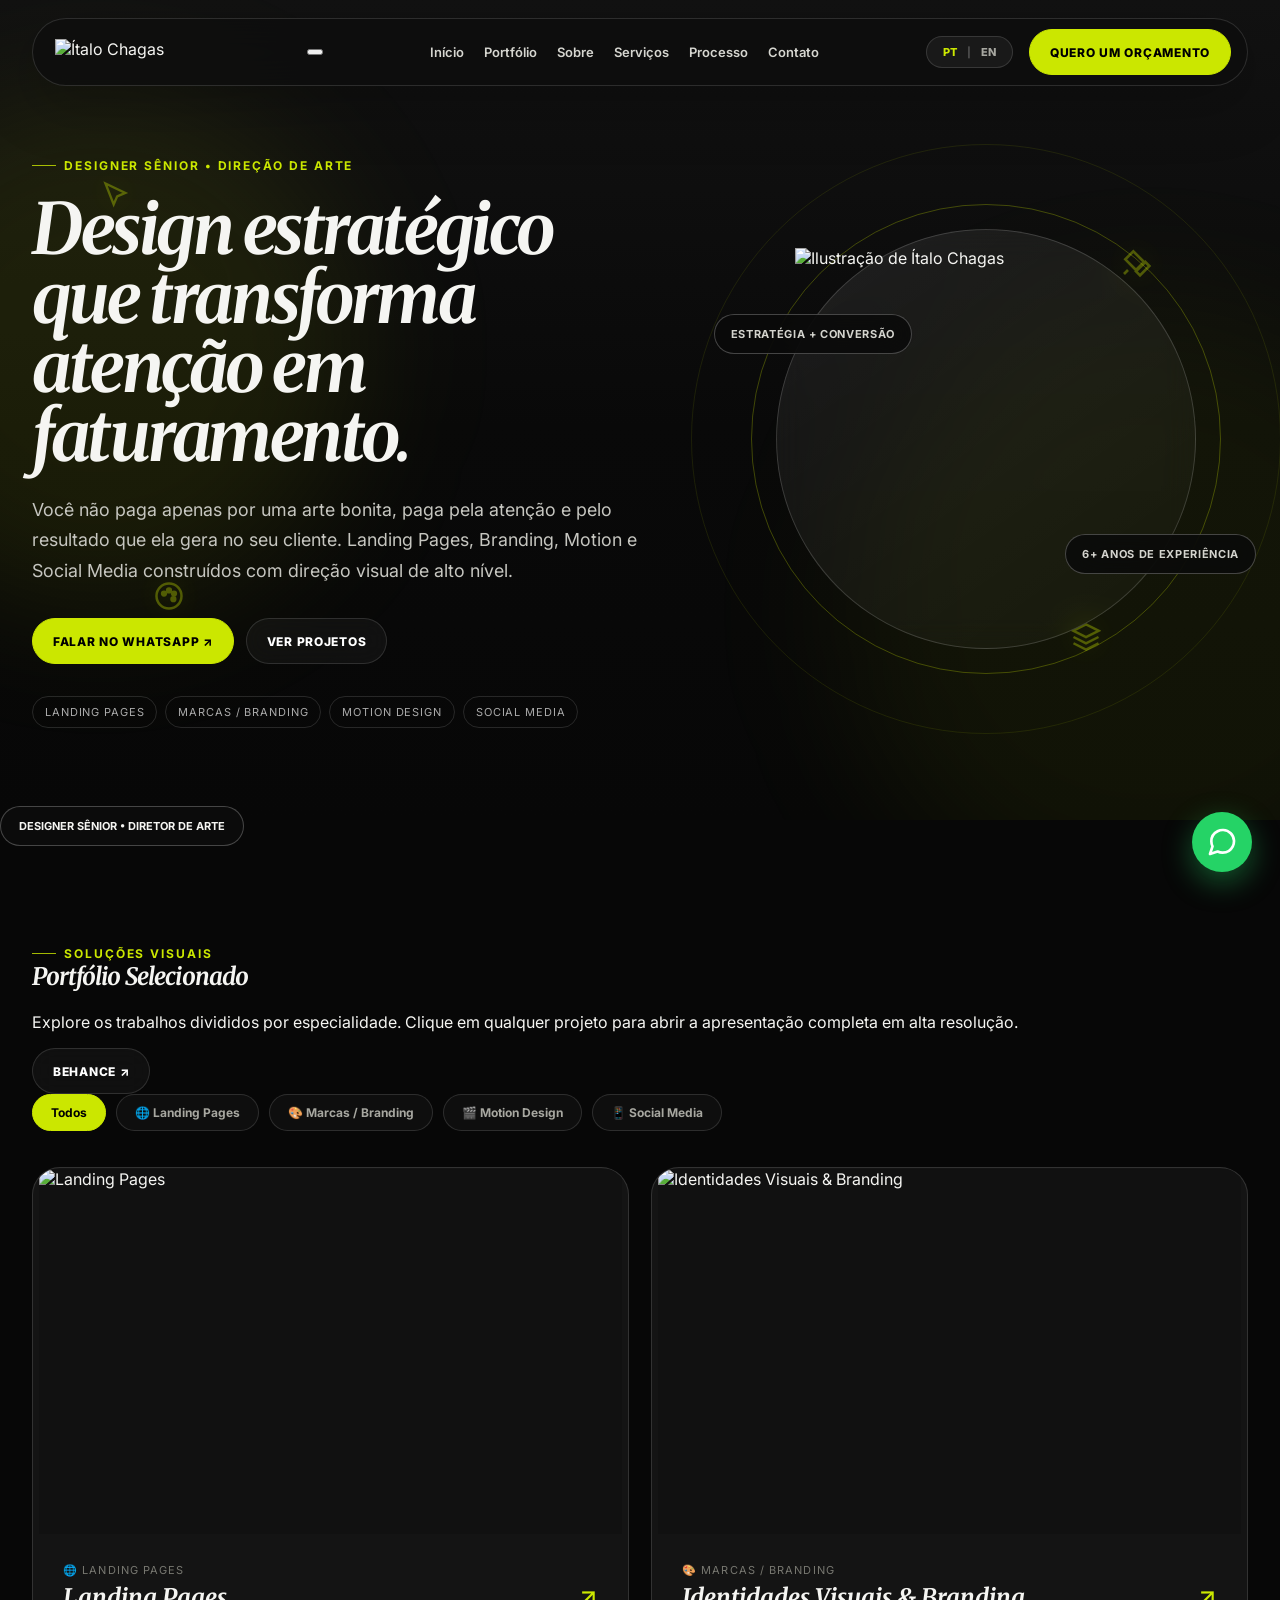
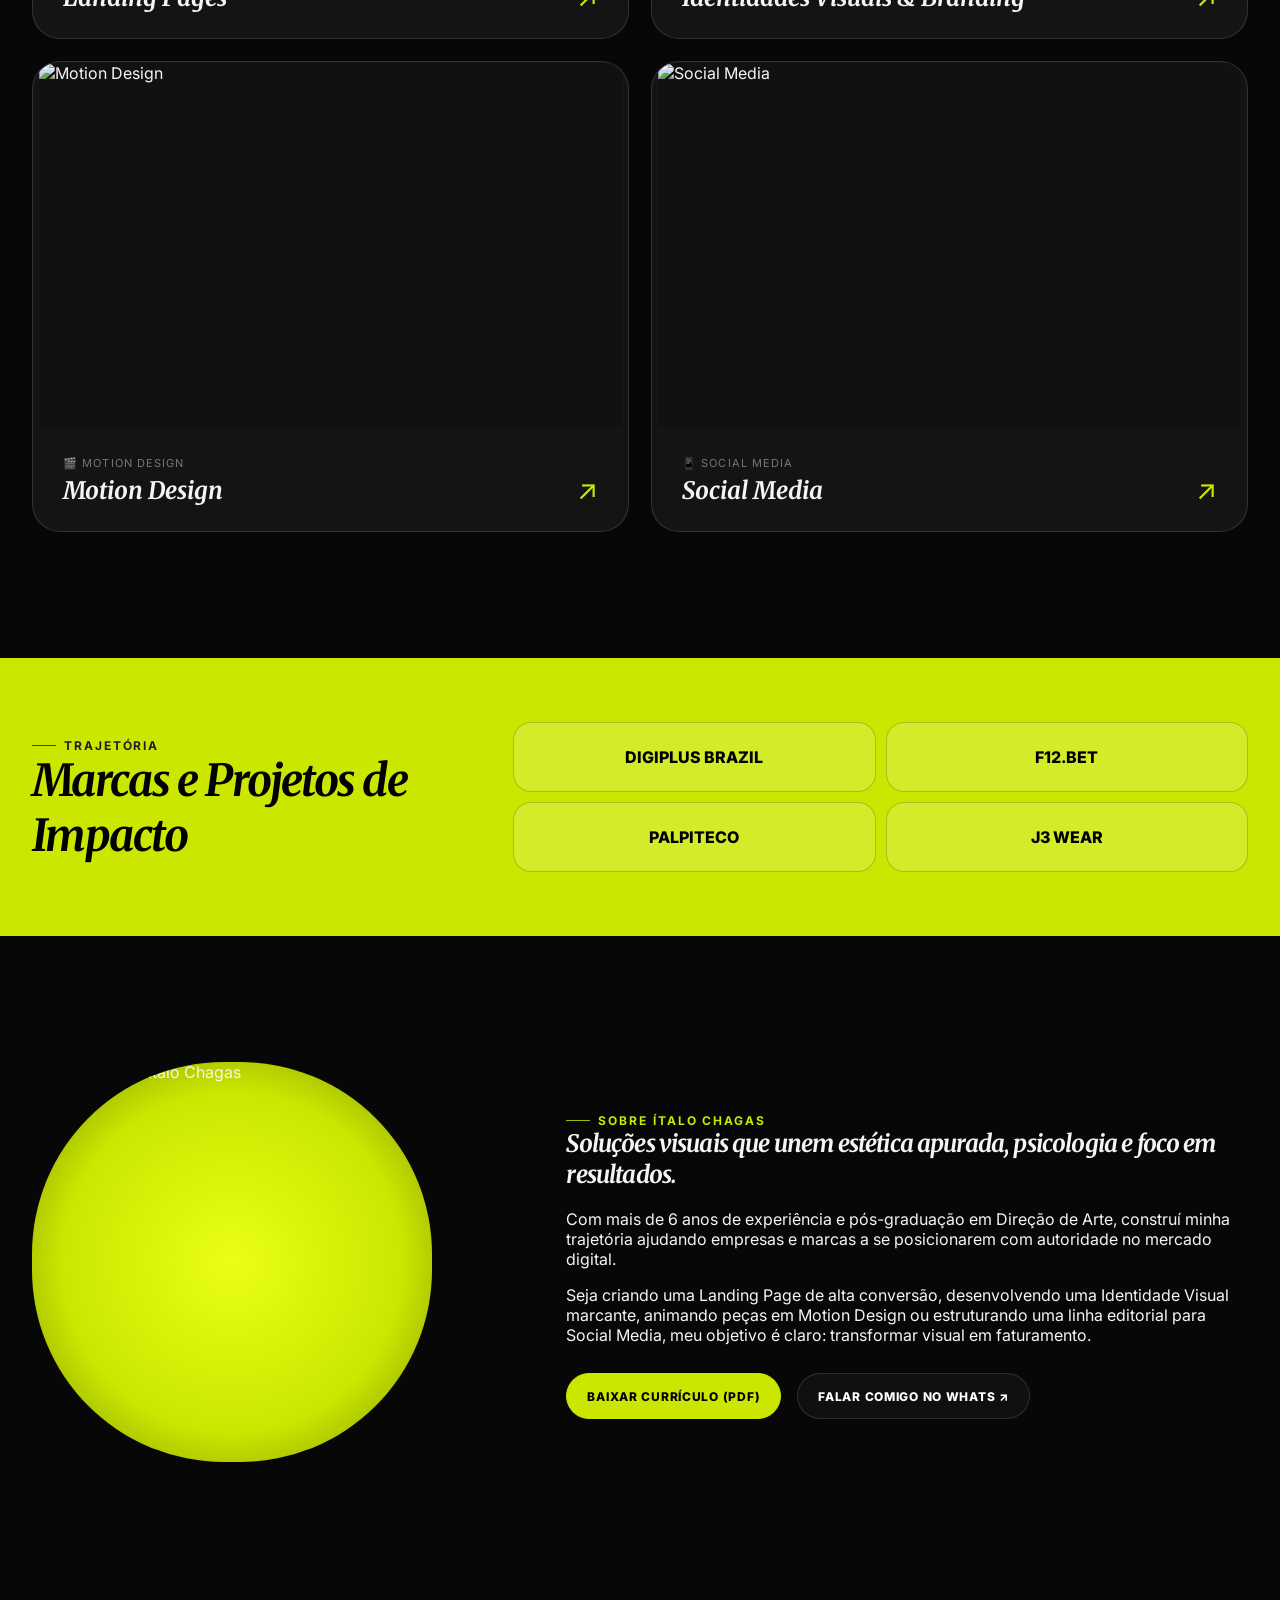
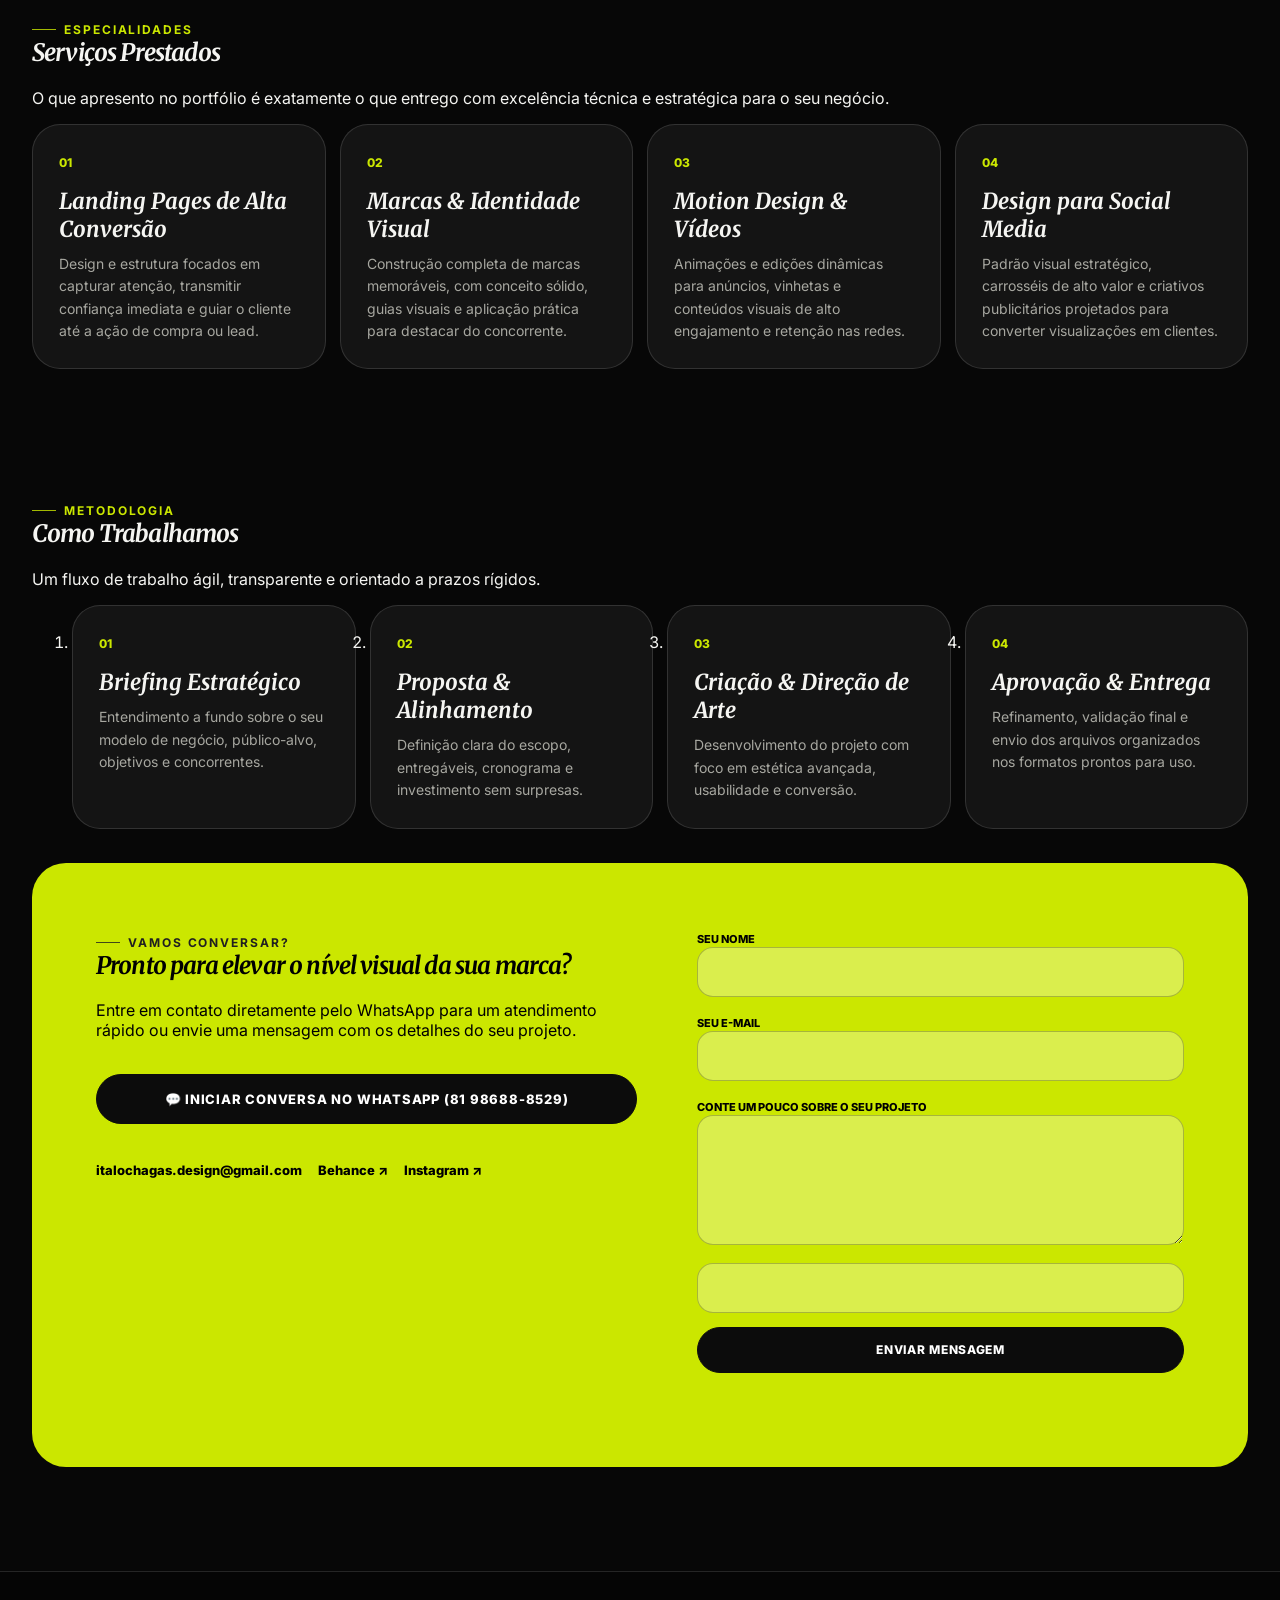
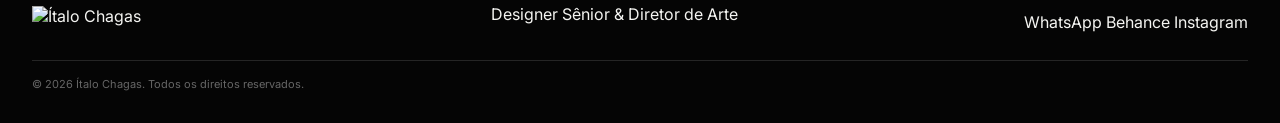
==== index.html @ 5efe22c0 "index.html" ====
<!doctype html>
<html lang="pt-BR">
<head>
  <meta charset="utf-8">
  <meta name="viewport" content="width=device-width, initial-scale=1">
  <meta name="theme-color" content="#090909">
  <meta name="description" content="Portfólio de Ítalo Chagas — Designer Sênior e Diretor de Arte. Landing Pages, Identidade Visual, Motion Design e Social Media estratégico.">
  <meta property="og:title" content="Ítalo Chagas — Designer Sênior & Diretor de Arte">
  <meta property="og:description" content="Design estratégico, Landing Pages de alta conversão, Branding, Motion e Comunicação Visual.">
  <meta property="og:type" content="website">
  <title>Ítalo Chagas — Designer Sênior & Diretor de Arte</title>

  <link rel="icon" href="assets/favicon.svg" type="image/svg+xml">
  <link rel="preconnect" href="https://fonts.googleapis.com">
  <link rel="preconnect" href="https://fonts.gstatic.com" crossorigin>
  <link href="https://fonts.googleapis.com/css2?family=Inter:wght@400;500;600;700;800&family=Merriweather:ital,wght@0,300;0,700;1,300;1,700;1,900&display=swap" rel="stylesheet">
  <link rel="stylesheet" href="styles.css">

  <script type="application/ld+json">
  {
    "@context": "https://schema.org",
    "@type": "Person",
    "name": "Ítalo Chagas",
    "jobTitle": "Designer Sênior e Diretor de Arte",
    "url": "https://www.behance.net/claudiooitalo",
    "sameAs": [
      "https://www.behance.net/claudiooitalo",
      "https://www.instagram.com/italoochagas/"
    ]
  }
  </script>
</head>
<body>
  <a class="skip-link" href="#conteudo" data-i18n="skipLink">Pular para o conteúdo</a>

  <header class="site-header" id="topo">
    <div class="header-inner container">
      <a class="brand" href="#inicio" aria-label="Ítalo Chagas — início">
        <img src="https://lh3.googleusercontent.com/d/17FnsMfrkH-tdT-tPH2L54jXvpjOmpzj3" width="173" height="31" alt="Ítalo Chagas">
      </a>

      <button class="menu-toggle" type="button" aria-label="Abrir menu" aria-expanded="false" aria-controls="main-nav">
        <span></span><span></span>
      </button>

      <nav class="main-nav" id="main-nav" aria-label="Navegação principal">
        <a href="#inicio" data-i18n="navHome">Início</a>
        <a href="#trabalhos" data-i18n="navPortfolio">Portfólio</a>
        <a href="#sobre" data-i18n="navAbout">Sobre</a>
        <a href="#servicos" data-i18n="navServices">Serviços</a>
        <a href="#processo" data-i18n="navProcess">Processo</a>
        <a href="#contato" data-i18n="navContact">Contato</a>
      </nav>

      <div class="header-right-actions">
        <div class="lang-switch" aria-label="Seleção de idioma">
          <button type="button" id="langPT" class="lang-btn active" data-lang="pt">PT</button>
          <span class="lang-divider">|</span>
          <button type="button" id="langEN" class="lang-btn" data-lang="en">EN</button>
        </div>

        <a class="btn btn-primary header-cta" href="https://wa.me/5581986888529?text=Ol%C3%A1%20%C3%8Dtalo%2C%20vim%20pelo%20seu%20site%20e%20gostaria%20de%20solicitar%20um%20or%C3%A7amento!" target="_blank" rel="noopener noreferrer" data-i18n="headerCta">
          Quero um orçamento
        </a>
      </div>
    </div>
  </header>

  <main id="conteudo">
    <!-- HERO SECTION -->
    <section class="hero section-dark" id="inicio" aria-labelledby="hero-title">
      <div class="hero-orb hero-orb-a" aria-hidden="true"></div>
      <div class="hero-orb hero-orb-b" aria-hidden="true"></div>

      <div class="floating-design-icon icon-cursor" aria-hidden="true">
        <svg width="28" height="28" viewBox="0 0 24 24" fill="none" stroke="currentColor" stroke-width="2"><path d="M3 3l7 18 3-7 7-3L3 3z"/></svg>
      </div>
      <div class="floating-design-icon icon-pen" aria-hidden="true">
        <svg width="32" height="32" viewBox="0 0 24 24" fill="none" stroke="currentColor" stroke-width="2"><path d="M12 19l7-7 3 3-7 7-3-3z"/><path d="M18 12l-8-8-6 6 8 8 6-6z"/><path d="M3 21l3-3"/></svg>
      </div>
      <div class="floating-design-icon icon-palette" aria-hidden="true">
        <svg width="30" height="30" viewBox="0 0 24 24" fill="none" stroke="currentColor" stroke-width="2"><circle cx="12" cy="12" r="10"/><circle cx="8" cy="10" r="1.5" fill="currentColor"/><circle cx="12" cy="7.5" r="1.5" fill="currentColor"/><circle cx="16" cy="10" r="1.5" fill="currentColor"/><circle cx="15.5" cy="14.5" r="1.5" fill="currentColor"/></svg>
      </div>
      <div class="floating-design-icon icon-layers" aria-hidden="true">
        <svg width="30" height="30" viewBox="0 0 24 24" fill="none" stroke="currentColor" stroke-width="2"><polygon points="12 2 2 7 12 12 22 7 12 2"/><polyline points="2 17 12 22 22 17"/><polyline points="2 12 12 17 22 12"/></svg>
      </div>

      <div class="container hero-grid">
        <div class="hero-copy reveal">
          <span class="eyebrow" data-i18n="heroEyebrow">Designer Sênior • Direção de Arte</span>
          <h1 id="hero-title" data-i18n="heroTitle">Design estratégico que transforma atenção em faturamento.</h1>
          <p class="hero-lead" data-i18n="heroLead">Você não paga apenas por uma arte bonita, paga pela atenção e pelo resultado que ela gera no seu cliente. Landing Pages, Branding, Motion e Social Media construídos com direção visual de alto nível.</p>
          <div class="hero-actions">
            <a class="btn btn-primary" href="https://wa.me/5581986888529?text=Ol%C3%A1%20%C3%8Dtalo%2C%20gostaria%20de%20conversar%20sobre%20um%20projeto!" target="_blank" rel="noopener noreferrer" data-i18n="heroCtaWhatsapp">Falar no WhatsApp ↗</a>
            <a class="btn btn-ghost" href="#trabalhos" data-i18n="heroCtaPortfolio">Ver projetos</a>
          </div>
          <div class="hero-meta" aria-label="Especialidades">
            <span data-i18n="metaLanding">Landing Pages</span>
            <span data-i18n="metaBranding">Marcas / Branding</span>
            <span data-i18n="metaMotion">Motion Design</span>
            <span data-i18n="metaSocial">Social Media</span>
          </div>
        </div>

        <div class="hero-visual reveal" aria-label="Apresentação visual de Ítalo Chagas">
          <div class="hero-ring hero-ring-one" aria-hidden="true"></div>
          <div class="hero-ring hero-ring-two" aria-hidden="true"></div>
          <div class="hero-avatar-shell">
            <img src="https://lh3.googleusercontent.com/d/1a5SfO9DYX7uEbsTEUKiFkdKjIOPr-r13" width="372" height="372" alt="Ilustração de Ítalo Chagas" fetchpriority="high">
          </div>
          <div class="floating-tag tag-one" data-i18n="tagEstrategia">Estratégia + Conversão</div>
          <div class="floating-tag tag-two" data-i18n="tagExperiencia">6+ anos de experiência</div>
        </div>
      </div>
    </section>

    <!-- PORTFOLIO SECTION -->
    <section class="portfolio section-dark" id="trabalhos" aria-labelledby="portfolio-title">
      <div class="container">
        <div class="section-heading reveal">
          <div>
            <span class="eyebrow" data-i18n="portfolioEyebrow">Soluções Visuais</span>
            <h2 id="portfolio-title" data-i18n="portfolioTitle">Portfólio Selecionado</h2>
            <p data-i18n="portfolioDesc">Explore os trabalhos divididos por especialidade. Clique em qualquer projeto para abrir a apresentação completa em alta resolução.</p>
          </div>
          <a class="btn btn-ghost" href="https://www.behance.net/claudiooitalo" target="_blank" rel="noopener noreferrer">Behance ↗</a>
        </div>

        <div class="portfolio-tabs reveal" role="tablist" aria-label="Categorias do Portfólio">
          <button class="tab-btn active" type="button" data-category="all" data-i18n="catAll">Todos</button>
          <button class="tab-btn" type="button" data-category="landing-pages" data-i18n="catLanding">🌐 Landing Pages</button>
          <button class="tab-btn" type="button" data-category="branding" data-i18n="catBranding">🎨 Marcas / Branding</button>
          <button class="tab-btn" type="button" data-category="motion" data-i18n="catMotion">🎬 Motion Design</button>
          <button class="tab-btn" type="button" data-category="social-media" data-i18n="catSocial">📱 Social Media</button>
        </div>

        <div class="projects-grid" id="projectsGrid" aria-live="polite"></div>

        <noscript>
          <p class="noscript-note">Ative o JavaScript para visualizar a galeria interativa de projetos.</p>
        </noscript>
      </div>
    </section>

    <!-- BRANDS / CLIENTES -->
    <section class="brands" aria-labelledby="brands-title">
      <div class="container brands-inner reveal">
        <div>
          <span class="eyebrow eyebrow-dark" data-i18n="brandsEyebrow">Trajetória</span>
          <h2 id="brands-title" data-i18n="brandsTitle">Marcas e Projetos de Impacto</h2>
        </div>
        <div class="brands-list" aria-label="Clientes e marcas">
          <span>Digiplus Brazil</span>
          <span>F12.Bet</span>
          <span>Palpiteco</span>
          <span>J3 Wear</span>
        </div>
      </div>
    </section>

    <!-- ABOUT SECTION -->
    <section class="about section-dark" id="sobre" aria-labelledby="about-title">
      <div class="container about-grid">
        <div class="about-visual reveal">
          <div class="portrait-card">
            <img src="https://lh3.googleusercontent.com/d/1a5SfO9DYX7uEbsTEUKiFkdKjIOPr-r13" width="372" height="372" alt="Ilustração de Ítalo Chagas" loading="lazy">
          </div>
          <span class="about-stamp" data-i18n="aboutStamp">Designer Sênior • Diretor de Arte</span>
        </div>

        <div class="about-copy reveal">
          <span class="eyebrow" data-i18n="aboutEyebrow">Sobre Ítalo Chagas</span>
          <h2 id="about-title" data-i18n="aboutTitle">Soluções visuais que unem estética apurada, psicologia e foco em resultados.</h2>
          <p data-i18n="aboutP1">Com mais de 6 anos de experiência e pós-graduação em Direção de Arte, construí minha trajetória ajudando empresas e marcas a se posicionarem com autoridade no mercado digital.</p>
          <p data-i18n="aboutP2">Seja criando uma Landing Page de alta conversão, desenvolvendo uma Identidade Visual marcante, animando peças em Motion Design ou estruturando uma linha editorial para Social Media, meu objetivo é claro: transformar visual em faturamento.</p>
          <div class="about-actions">
            <a class="btn btn-primary" href="https://drive.google.com/uc?export=download&id=1iZAbPZGsn7M99U9N9DV6rtvnDMvof7U7" target="_blank" rel="noopener noreferrer" data-i18n="downloadCV">Baixar Currículo (PDF)</a>
            <a class="btn btn-ghost" href="https://wa.me/5581986888529?text=Ol%C3%A1%20%C3%8Dtalo%2C%20vi%20seu%20curr%C3%ADculo%20e%20gostaria%20de%20conversar!" target="_blank" rel="noopener noreferrer" data-i18n="aboutCtaWhatsapp">Falar comigo no Whats ↗</a>
          </div>
        </div>
      </div>
    </section>

    <!-- SERVICES SECTION -->
    <section class="services section-dark" id="servicos" aria-labelledby="services-title">
      <div class="container">
        <div class="section-heading reveal">
          <div>
            <span class="eyebrow" data-i18n="servicesEyebrow">Especialidades</span>
            <h2 id="services-title" data-i18n="servicesTitle">Serviços Prestados</h2>
            <p data-i18n="servicesDesc">O que apresento no portfólio é exatamente o que entrego com excelência técnica e estratégica para o seu negócio.</p>
          </div>
        </div>

        <div class="services-grid">
          <article class="service-card reveal">
            <span>01</span>
            <h3 data-i18n="serv1Title">Landing Pages de Alta Conversão</h3>
            <p data-i18n="serv1Desc">Design e estrutura focados em capturar atenção, transmitir confiança imediata e guiar o cliente até a ação de compra ou lead.</p>
          </article>
          <article class="service-card reveal">
            <span>02</span>
            <h3 data-i18n="serv2Title">Marcas & Identidade Visual</h3>
            <p data-i18n="serv2Desc">Construção completa de marcas memoráveis, com conceito sólido, guias visuais e aplicação prática para destacar do concorrente.</p>
          </article>
          <article class="service-card reveal">
            <span>03</span>
            <h3 data-i18n="serv3Title">Motion Design & Vídeos</h3>
            <p data-i18n="serv3Desc">Animações e edições dinâmicas para anúncios, vinhetas e conteúdos visuais de alto engajamento e retenção nas redes.</p>
          </article>
          <article class="service-card reveal">
            <span>04</span>
            <h3 data-i18n="serv4Title">Design para Social Media</h3>
            <p data-i18n="serv4Desc">Padrão visual estratégico, carrosséis de alto valor e criativos publicitários projetados para converter visualizações em clientes.</p>
          </article>
        </div>
      </div>
    </section>

    <!-- PROCESS SECTION -->
    <section class="process section-dark" id="processo" aria-labelledby="process-title">
      <div class="container">
        <div class="section-heading reveal">
          <div>
            <span class="eyebrow" data-i18n="processEyebrow">Metodologia</span>
            <h2 id="process-title" data-i18n="processTitle">Como Trabalhamos</h2>
            <p data-i18n="processDesc">Um fluxo de trabalho ágil, transparente e orientado a prazos rígidos.</p>
          </div>
        </div>

        <ol class="process-grid">
          <li class="process-card reveal">
            <span>01</span>
            <h3 data-i18n="step1Title">Briefing Estratégico</h3>
            <p data-i18n="step1Desc">Entendimento a fundo sobre o seu modelo de negócio, público-alvo, objetivos e concorrentes.</p>
          </li>
          <li class="process-card reveal">
            <span>02</span>
            <h3 data-i18n="step2Title">Proposta & Alinhamento</h3>
            <p data-i18n="step2Desc">Definição clara do escopo, entregáveis, cronograma e investimento sem surpresas.</p>
          </li>
          <li class="process-card reveal">
            <span>03</span>
            <h3 data-i18n="step3Title">Criação & Direção de Arte</h3>
            <p data-i18n="step3Desc">Desenvolvimento do projeto com foco em estética avançada, usabilidade e conversão.</p>
          </li>
          <li class="process-card reveal">
            <span>04</span>
            <h3 data-i18n="step4Title">Aprovação & Entrega</h3>
            <p data-i18n="step4Desc">Refinamento, validação final e envio dos arquivos organizados nos formatos prontos para uso.</p>
          </li>
        </ol>
      </div>
    </section>

    <!-- CONTACT SECTION -->
    <section class="contact section-dark" id="contato" aria-labelledby="contact-title">
      <div class="container">
        <div class="contact-card reveal">
          <div class="contact-copy">
            <span class="eyebrow eyebrow-dark" data-i18n="contactEyebrow">Vamos Conversar?</span>
            <h2 id="contact-title" data-i18n="contactTitle">Pronto para elevar o nível visual da sua marca?</h2>
            <p data-i18n="contactDesc">Entre em contato diretamente pelo WhatsApp para um atendimento rápido ou envie uma mensagem com os detalhes do seu projeto.</p>
            
            <div class="contact-direct-actions">
              <a class="btn btn-dark btn-wa-large" href="https://wa.me/5581986888529?text=Ol%C3%A1%20%C3%8Dtalo%2C%20gostaria%20de%20solicitar%20um%20or%C3%A7amento%20para%20o%20meu%20projeto!" target="_blank" rel="noopener noreferrer" data-i18n="contactWaBtn">
                💬 Iniciar conversa no WhatsApp (81 98688-8529)
              </a>
            </div>

            <div class="contact-links">
              <a href="mailto:italochagas.design@gmail.com">italochagas.design@gmail.com</a>
              <a href="https://www.behance.net/claudiooitalo" target="_blank" rel="noopener noreferrer">Behance ↗</a>
              <a href="https://www.instagram.com/italoochagas/" target="_blank" rel="noopener noreferrer">Instagram ↗</a>
            </div>
          </div>

          <form class="contact-form" id="contactForm">
            <label>
              <span data-i18n="formName">Seu nome</span>
              <input name="name" type="text" autocomplete="name" required maxlength="120">
            </label>
            <label>
              <span data-i18n="formEmail">Seu e-mail</span>
              <input name="email" type="email" autocomplete="email" required maxlength="180">
            </label>
            <label>
              <span data-i18n="formMessage">Conte um pouco sobre o seu projeto</span>
              <textarea name="message" rows="5" required maxlength="3000"></textarea>
            </label>
            <input type="text" name="company_website" class="honeypot" tabindex="-1" autocomplete="off" aria-hidden="true">
            <button class="btn btn-dark" type="submit" data-i18n="formSubmit">Enviar mensagem</button>
            <p class="form-status" id="formStatus" role="status" aria-live="polite"></p>
          </form>
        </div>
      </div>
    </section>
  </main>

  <footer class="site-footer">
    <div class="container footer-inner">
      <a class="footer-brand" href="#inicio" aria-label="Voltar ao início">
        <img src="https://lh3.googleusercontent.com/d/17FnsMfrkH-tdT-tPH2L54jXvpjOmpzj3" width="173" height="31" alt="Ítalo Chagas" loading="lazy">
      </a>
      <p data-i18n="footerRole">Designer Sênior & Diretor de Arte</p>
      <nav aria-label="Redes sociais">
        <a href="https://wa.me/5581986888529" target="_blank" rel="noopener noreferrer">WhatsApp</a>
        <a href="https://www.behance.net/claudiooitalo" target="_blank" rel="noopener noreferrer">Behance</a>
        <a href="https://www.instagram.com/italoochagas/" target="_blank" rel="noopener noreferrer">Instagram</a>
      </nav>
    </div>
    <div class="container footer-bottom">© <span id="currentYear"></span> Ítalo Chagas. Todos os direitos reservados.</div>
  </footer>

  <!-- BOTÃO FLUTUANTE WHATSAPP -->
  <a href="https://wa.me/5581986888529?text=Ol%C3%A1%20%C3%8Dtalo%2C%20vim%20pelo%20seu%20site!" class="whatsapp-float" target="_blank" rel="noopener noreferrer" aria-label="Falar no WhatsApp">
    <svg width="32" height="32" viewBox="0 0 24 24" fill="none" stroke="currentColor" stroke-width="2" stroke-linecap="round" stroke-linejoin="round">
      <path d="M21 11.5a8.38 8.38 0 0 1-.9 3.8 8.5 8.5 0 0 1-7.6 4.7 8.38 8.38 0 0 1-3.8-.9L3 21l1.9-5.7a8.38 8.38 0 0 1-.9-3.8 8.5 8.5 0 0 1 4.7-7.6 8.38 8.38 0 0 1 3.8-.9h.5a8.48 8.48 0 0 1 8 8v.5z"></path>
    </svg>
    <span class="whatsapp-tooltip" data-i18n="waTooltip">Falar com Ítalo</span>
  </a>

  <!-- DIALOG/MODAL DE PROJETOS -->
  <dialog class="project-dialog" id="projectDialog" aria-labelledby="dialogTitle">
    <div class="dialog-shell">
      <button class="dialog-close" type="button" aria-label="Fechar projeto">×</button>

      <div class="dialog-topbar">
        <span class="dialog-counter" id="dialogCounter"></span>
        <a class="dialog-behance-link" id="dialogBehanceLink" href="#" target="_blank" rel="noopener noreferrer">Ver no Behance ↗</a>
      </div>

      <div class="dialog-hero">
        <span class="eyebrow" id="dialogCategory"></span>
        <h2 id="dialogTitle"></h2>
        <p id="dialogSummary"></p>
        <div class="dialog-tags" id="dialogTags"></div>
      </div>

      <div class="dialog-gallery" id="dialogGallery"></div>

      <div class="dialog-project-nav" aria-label="Navegação entre projetos">
        <button class="project-nav-btn" id="previousProject" type="button" data-i18n="prevProject">← Projeto anterior</button>
        <button class="project-nav-btn" id="nextProject" type="button" data-i18n="nextProject">Próximo projeto →</button>
      </div>

      <div class="dialog-footer">
        <div>
          <span class="eyebrow" data-i18n="dialogFooterTitle">Gostou deste estilo?</span>
          <p data-i18n="dialogFooterDesc">Podemos criar um projeto exclusivo e com este mesmo nível visual para a sua marca.</p>
        </div>
        <a class="btn btn-primary" href="https://wa.me/5581986888529?text=Ol%C3%A1%20%C3%8Dtalo%2C%20gostei%20dos%20seus%20projetos%20e%20quero%20um%20or%C3%A7amento!" target="_blank" rel="noopener noreferrer" data-i18n="dialogFooterBtn">Orçamento no WhatsApp</a>
      </div>
    </div>
  </dialog>

<script src="projects.js?v=2" defer></script>
  <script src="script.js?v=2" defer></script>
</body>
</html>
---- styles.css ----
:root {
  --bg: #070707;
  --bg-soft: #101010;
  --panel: #151515;
  --panel-2: #1b1b1b;
  --white: #ffffff;
  --text: #f5f5f2;
  --muted: #a7a7a0;
  --muted-2: #777770;
  --lime: #cbe700;
  --lime-bright: #e3ff19;
  --lime-soft: #eefc8a;
  --whatsapp: #25d366;
  --black: #000000;
  --line: rgba(255, 255, 255, .13);
  --line-strong: rgba(255, 255, 255, .24);
  --glass: rgba(255, 255, 255, .055);
  --shadow: 0 28px 80px rgba(0, 0, 0, .34);
  --radius-xl: 34px;
  --radius-lg: 28px;
  --radius-md: 20px;
  --container: 1248px;
  --serif: 'Merriweather', Georgia, serif;
  --sans: 'Inter', Arial, sans-serif;
}

* { box-sizing: border-box; }
html { scroll-behavior: smooth; }
body {
  margin: 0;
  font-family: var(--sans);
  background: var(--bg);
  color: var(--text);
  overflow-x: hidden;
  -webkit-font-smoothing: antialiased;
  text-rendering: optimizeLegibility;
}

body.dialog-open { overflow: hidden; }
img { display: block; max-width: 100%; }
a { color: inherit; text-decoration: none; }
button, input, textarea { font: inherit; }
button { color: inherit; }

::selection { background: var(--lime); color: var(--black); }

.skip-link {
  position: fixed;
  z-index: 9999;
  left: 16px;
  top: -80px;
  padding: 10px 16px;
  border-radius: 999px;
  background: var(--lime);
  color: var(--black);
  font-weight: 800;
  transition: top .2s ease;
}
.skip-link:focus { top: 16px; }

.container {
  width: min(var(--container), calc(100% - 64px));
  margin-inline: auto;
}

.section-dark { background: var(--bg); }

.eyebrow {
  display: inline-flex;
  align-items: center;
  gap: 8px;
  color: var(--lime);
  font-size: 12px;
  font-weight: 700;
  letter-spacing: .16em;
  text-transform: uppercase;
}
.eyebrow::before {
  content: '';
  width: 24px;
  height: 1px;
  background: currentColor;
  opacity: .8;
}
.eyebrow-dark { color: #202020; }

h1, h2, h3, p { margin-top: 0; }
h1, h2 {
  font-family: var(--serif);
  font-style: italic;
  letter-spacing: -.035em;
}

.btn {
  display: inline-flex;
  align-items: center;
  justify-content: center;
  min-height: 46px;
  padding: 12px 20px;
  border: 1px solid transparent;
  border-radius: 999px;
  font-size: 12px;
  font-weight: 800;
  letter-spacing: .06em;
  text-transform: uppercase;
  cursor: pointer;
  transition: transform .22s ease, background .22s ease, color .22s ease, border-color .22s ease;
}
.btn:hover { transform: translateY(-2px); }
.btn-primary {
  background: var(--lime);
  color: var(--black);
  border-color: var(--lime);
}
.btn-primary:hover { background: var(--lime-bright); border-color: var(--lime-bright); }
.btn-ghost {
  background: rgba(255, 255, 255, .04);
  border-color: var(--line);
  color: var(--white);
  backdrop-filter: blur(12px);
}
.btn-ghost:hover { border-color: var(--lime); color: var(--lime); }
.btn-dark { background: #0c0c0c; color: var(--white); border-color: #0c0c0c; }
.btn-dark:hover { background: #1a1a1a; }

/* HEADER & IDIOMAS */
.site-header {
  position: fixed;
  z-index: 100;
  inset: 0 0 auto;
  padding-top: 18px;
  pointer-events: none;
  transition: padding .22s ease;
}
.site-header.scrolled { padding-top: 10px; }
.header-inner {
  min-height: 68px;
  display: flex;
  align-items: center;
  justify-content: space-between;
  gap: 20px;
  padding: 10px 16px 10px 22px;
  border: 1px solid var(--line);
  border-radius: 999px;
  background: rgba(13, 13, 13, .78);
  box-shadow: 0 16px 60px rgba(0, 0, 0, .25);
  backdrop-filter: blur(20px);
  pointer-events: auto;
}
.brand img { width: 145px; height: auto; }
.main-nav { display: flex; gap: 20px; }
.main-nav a {
  color: #d6d6d0;
  font-size: 13px;
  font-weight: 600;
  transition: color .2s ease;
}
.main-nav a:hover, .main-nav a.active { color: var(--lime); }

.header-right-actions { display: flex; align-items: center; gap: 16px; }

/* SELETOR DE IDIOMA */
.lang-switch {
  display: inline-flex;
  align-items: center;
  gap: 6px;
  padding: 6px 12px;
  border: 1px solid var(--line);
  border-radius: 999px;
  background: rgba(255, 255, 255, .05);
  font-size: 11px;
  font-weight: 800;
}
.lang-btn {
  background: transparent;
  border: none;
  color: var(--muted);
  cursor: pointer;
  padding: 2px 4px;
  transition: color .2s ease;
}
.lang-btn.active { color: var(--lime); }
.lang-divider { color: var(--line-strong); font-size: 10px; }

/* HERO E ÍCONES FLUTUANTES DE DESIGN */
.hero {
  position: relative;
  min-height: 820px;
  display: grid;
  align-items: center;
  overflow: hidden;
  padding: 150px 0 92px;
  background: linear-gradient(180deg, #121212 0%, #090909 52%, #070707 100%);
}
.hero-orb { position: absolute; border-radius: 50%; filter: blur(70px); pointer-events: none; }
.hero-orb-a { width: 520px; height: 520px; background: rgba(203, 231, 0, .09); left: -160px; top: 90px; }
.hero-orb-b { width: 620px; height: 620px; background: rgba(203, 231, 0, .055); right: -180px; bottom: -100px; }

/* ÍCONES FLUTUANTES ANIMADOS */
.floating-design-icon {
  position: absolute;
  z-index: 2;
  color: var(--lime);
  opacity: .35;
  filter: drop-shadow(0 0 12px rgba(203,231,0,.3));
  pointer-events: none;
  animation: floatSmooth 6s ease-in-out infinite alternate;
}
.icon-cursor { top: 22%; left: 8%; animation-delay: 0s; }
.icon-pen { top: 30%; right: 10%; animation-delay: 1.5s; }
.icon-palette { bottom: 25%; left: 12%; animation-delay: 3s; }
.icon-layers { bottom: 20%; right: 14%; animation-delay: 4.5s; }

@keyframes floatSmooth {
  0% { transform: translateY(0px) rotate(0deg); }
  50% { transform: translateY(-18px) rotate(6deg); }
  100% { transform: translateY(8px) rotate(-4deg); }
}

.hero-grid {
  position: relative;
  z-index: 3;
  display: grid;
  grid-template-columns: 1.08fr .92fr;
  align-items: center;
  gap: 76px;
}
.hero-copy { max-width: 730px; }
.hero h1 {
  max-width: 760px;
  margin: 22px 0 24px;
  font-size: clamp(48px, 5.5vw, 80px);
  line-height: .98;
  font-weight: 700;
}
.hero-lead {
  max-width: 650px;
  margin-bottom: 32px;
  color: #c6c6c0;
  font-size: clamp(16px, 1.4vw, 19px);
  line-height: 1.7;
}
.hero-actions { display: flex; flex-wrap: wrap; gap: 12px; }
.hero-meta { display: flex; flex-wrap: wrap; gap: 8px; margin-top: 32px; }
.hero-meta span {
  padding: 8px 12px;
  border: 1px solid var(--line);
  border-radius: 999px;
  color: #aaa;
  font-size: 11px;
  text-transform: uppercase;
  letter-spacing: .08em;
}

.hero-visual { position: relative; min-height: 520px; display: grid; place-items: center; }
.hero-avatar-shell {
  position: relative;
  z-index: 3;
  width: min(420px, 82%);
  aspect-ratio: 1;
  border-radius: 50%;
  padding: 18px;
  border: 1px solid rgba(255,255,255,.16);
  background: linear-gradient(145deg, rgba(255,255,255,.08), rgba(255,255,255,.02));
  backdrop-filter: blur(16px);
}
.hero-avatar-shell img { width: 100%; height: 100%; object-fit: contain; }
.hero-ring { position: absolute; z-index: 1; border: 1px solid rgba(203,231,0,.28); border-radius: 50%; }
.hero-ring-one { width: 470px; height: 470px; }
.hero-ring-two { width: 590px; height: 590px; opacity: .35; }
.floating-tag {
  position: absolute;
  z-index: 5;
  padding: 12px 16px;
  border: 1px solid var(--line-strong);
  border-radius: 999px;
  background: rgba(10,10,10,.85);
  color: #d4d4ce;
  font-size: 11px;
  font-weight: 700;
  letter-spacing: .06em;
  text-transform: uppercase;
  backdrop-filter: blur(18px);
}
.tag-one { left: -10px; top: 26%; }
.tag-two { right: -8px; bottom: 24%; }

/* ABAS DO PORTFÓLIO */
.portfolio { padding: 118px 0 126px; }
.portfolio-tabs {
  display: flex;
  flex-wrap: wrap;
  gap: 10px;
  margin-bottom: 36px;
}
.tab-btn {
  padding: 10px 18px;
  border: 1px solid var(--line);
  border-radius: 999px;
  background: rgba(255,255,255,.03);
  color: var(--muted);
  font-size: 12px;
  font-weight: 700;
  cursor: pointer;
  transition: all .22s ease;
}
.tab-btn:hover, .tab-btn.active {
  background: var(--lime);
  color: var(--black);
  border-color: var(--lime);
}

.projects-grid {
  display: grid;
  grid-template-columns: repeat(2, minmax(0, 1fr));
  gap: 22px;
}
.project-card {
  display: grid;
  grid-template-rows: auto auto;
  border: 1px solid var(--line);
  border-radius: var(--radius-lg);
  background: var(--glass);
  overflow: hidden;
  cursor: pointer;
  text-align: left;
  transition: transform .28s ease, border-color .28s ease;
}
.project-card:hover { transform: translateY(-5px); border-color: rgba(203,231,0,.55); }
.project-media { position: relative; aspect-ratio: 16 / 10; overflow: hidden; background: #111; }
.project-media img { width: 100%; height: 100%; object-fit: cover; transition: transform .5s ease; }
.project-card:hover .project-media img { transform: scale(1.02); }
.project-footer { display: flex; align-items: flex-end; justify-content: space-between; padding: 24px; }
.project-copy small { color: var(--muted-2); font-size: 11px; text-transform: uppercase; letter-spacing: .1em; }
.project-copy strong { display: block; font-family: var(--serif); font-style: italic; font-size: 24px; margin-top: 4px; }
.project-arrow { color: var(--lime); font-size: 28px; }

/* BRANDS */
.brands { padding: 64px 0; background: var(--lime); color: var(--black); }
.brands-inner { display: grid; grid-template-columns: .75fr 1.25fr; align-items: center; gap: 40px; }
.brands h2 { font-size: clamp(30px, 4vw, 44px); margin: 0; }
.brands-list { display: grid; grid-template-columns: repeat(2, 1fr); gap: 10px; }
.brands-list span {
  min-height: 70px;
  display: grid;
  place-items: center;
  border: 1px solid rgba(0,0,0,.2);
  border-radius: 18px;
  background: rgba(255,255,255,.16);
  font-weight: 800;
  text-transform: uppercase;
}

/* ABOUT & SERVICES */
.about { padding: 126px 0; }
.about-grid { display: grid; grid-template-columns: .8fr 1.2fr; gap: 80px; align-items: center; }
.portrait-card {
  width: min(400px, 90%);
  aspect-ratio: 1;
  border-radius: 48%;
  overflow: hidden;
  background: radial-gradient(circle, #eaff16 0%, #cbe700 60%, #758900 100%);
}
.portrait-card img { width: 100%; height: 100%; object-fit: cover; }
.about-stamp {
  position: absolute;
  left: 0;
  bottom: 6%;
  padding: 12px 18px;
  border: 1px solid var(--line-strong);
  border-radius: 999px;
  background: rgba(12,12,12,.85);
  font-size: 11px;
  font-weight: 700;
  text-transform: uppercase;
}
.about-actions { display: flex; align-items: center; gap: 16px; margin-top: 28px; }

.services { padding: 26px 0 126px; }
.services-grid, .process-grid { display: grid; grid-template-columns: repeat(4, 1fr); gap: 14px; }
.service-card, .process-card {
  padding: 26px;
  border: 1px solid var(--line);
  border-radius: var(--radius-lg);
  background: var(--glass);
}
.service-card span, .process-card span { color: var(--lime); font-weight: 800; font-size: 12px; }
.service-card h3, .process-card h3 { font-family: var(--serif); font-style: italic; font-size: 22px; margin: 16px 0 10px; }
.service-card p, .process-card p { color: var(--muted); font-size: 14px; line-height: 1.6; margin: 0; }

/* CONTATO */
.contact { padding: 18px 0 104px; }
.contact-card {
  display: grid;
  grid-template-columns: 1fr .9fr;
  gap: 60px;
  padding: clamp(32px, 5vw, 64px);
  border-radius: var(--radius-xl);
  background: var(--lime);
  color: var(--black);
}
.btn-wa-large {
  display: inline-flex;
  margin: 18px 0;
  padding: 16px 24px;
  font-size: 13px;
  width: 100%;
}
.contact-links { display: flex; flex-wrap: wrap; gap: 16px; margin-top: 20px; font-weight: 800; font-size: 13px; }

.contact-form { display: grid; gap: 14px; }
.contact-form label span { font-size: 11px; font-weight: 800; text-transform: uppercase; }
.contact-form input, .contact-form textarea {
  width: 100%;
  border: 1px solid rgba(0,0,0,.24);
  border-radius: 16px;
  background: rgba(255,255,255,.3);
  padding: 14px;
  color: #000;
}

/* BOTÃO FLUTUANTE DO WHATSAPP */
.whatsapp-float {
  position: fixed;
  bottom: 28px;
  right: 28px;
  z-index: 99;
  display: flex;
  align-items: center;
  justify-content: center;
  width: 60px;
  height: 60px;
  background: var(--whatsapp);
  color: #fff;
  border-radius: 50%;
  box-shadow: 0 10px 30px rgba(37, 211, 102, .4);
  transition: transform .25s ease, box-shadow .25s ease;
}
.whatsapp-float:hover {
  transform: scale(1.1);
  box-shadow: 0 14px 40px rgba(37, 211, 102, .6);
}
.whatsapp-tooltip {
  position: absolute;
  right: 72px;
  white-space: nowrap;
  background: rgba(10,10,10,.9);
  color: #fff;
  padding: 6px 12px;
  border-radius: 8px;
  font-size: 11px;
  font-weight: 700;
  opacity: 0;
  pointer-events: none;
  transition: opacity .2s ease;
}
.whatsapp-float:hover .whatsapp-tooltip { opacity: 1; }

/* FOOTER */
.site-footer { padding: 32px 0; border-top: 1px solid var(--line); background: #050505; }
.footer-inner { display: flex; justify-content: space-between; align-items: center; padding-bottom: 20px; }
.footer-bottom { border-top: 1px solid var(--line); padding-top: 16px; color: #666; font-size: 11px; }

/* DIALOG MODAL */
.project-dialog {
  width: min(1100px, calc(100% - 32px));
  height: min(90dvh, 900px);
  padding: 0;
  border: 1px solid var(--line-strong);
  border-radius: 28px;
  background: #0d0d0d;
  color: #fff;
}
.project-dialog::backdrop { background: rgba(0,0,0,.8); backdrop-filter: blur(12px); }
.dialog-shell { height: 100%; overflow-y: auto; padding: 24px; }
.dialog-close { float: right; width: 40px; height: 40px; border-radius: 50%; border: 1px solid var(--line); background: #111; color: #fff; font-size: 24px; cursor: pointer; }

/* RESPONSIVIDADE */
@media (max-width: 900px) {
  .hero-grid, .about-grid, .contact-card { grid-template-columns: 1fr; gap: 40px; }
  .services-grid, .process-grid { grid-template-columns: repeat(2, 1fr); }
  .projects-grid { grid-template-columns: 1fr; }
  .main-nav { display: none; }
  .main-nav.open { display: flex; flex-direction: column; position: absolute; top: 100%; left: 0; right: 0; background: #0a0a0a; padding: 20px; border-radius: 20px; border: 1px solid var(--line); }
}
@media (max-width: 600px) {
  .services-grid, .process-grid { grid-template-columns: 1fr; }
  .whatsapp-float { bottom: 18px; right: 18px; width: 52px; height: 52px; }
}
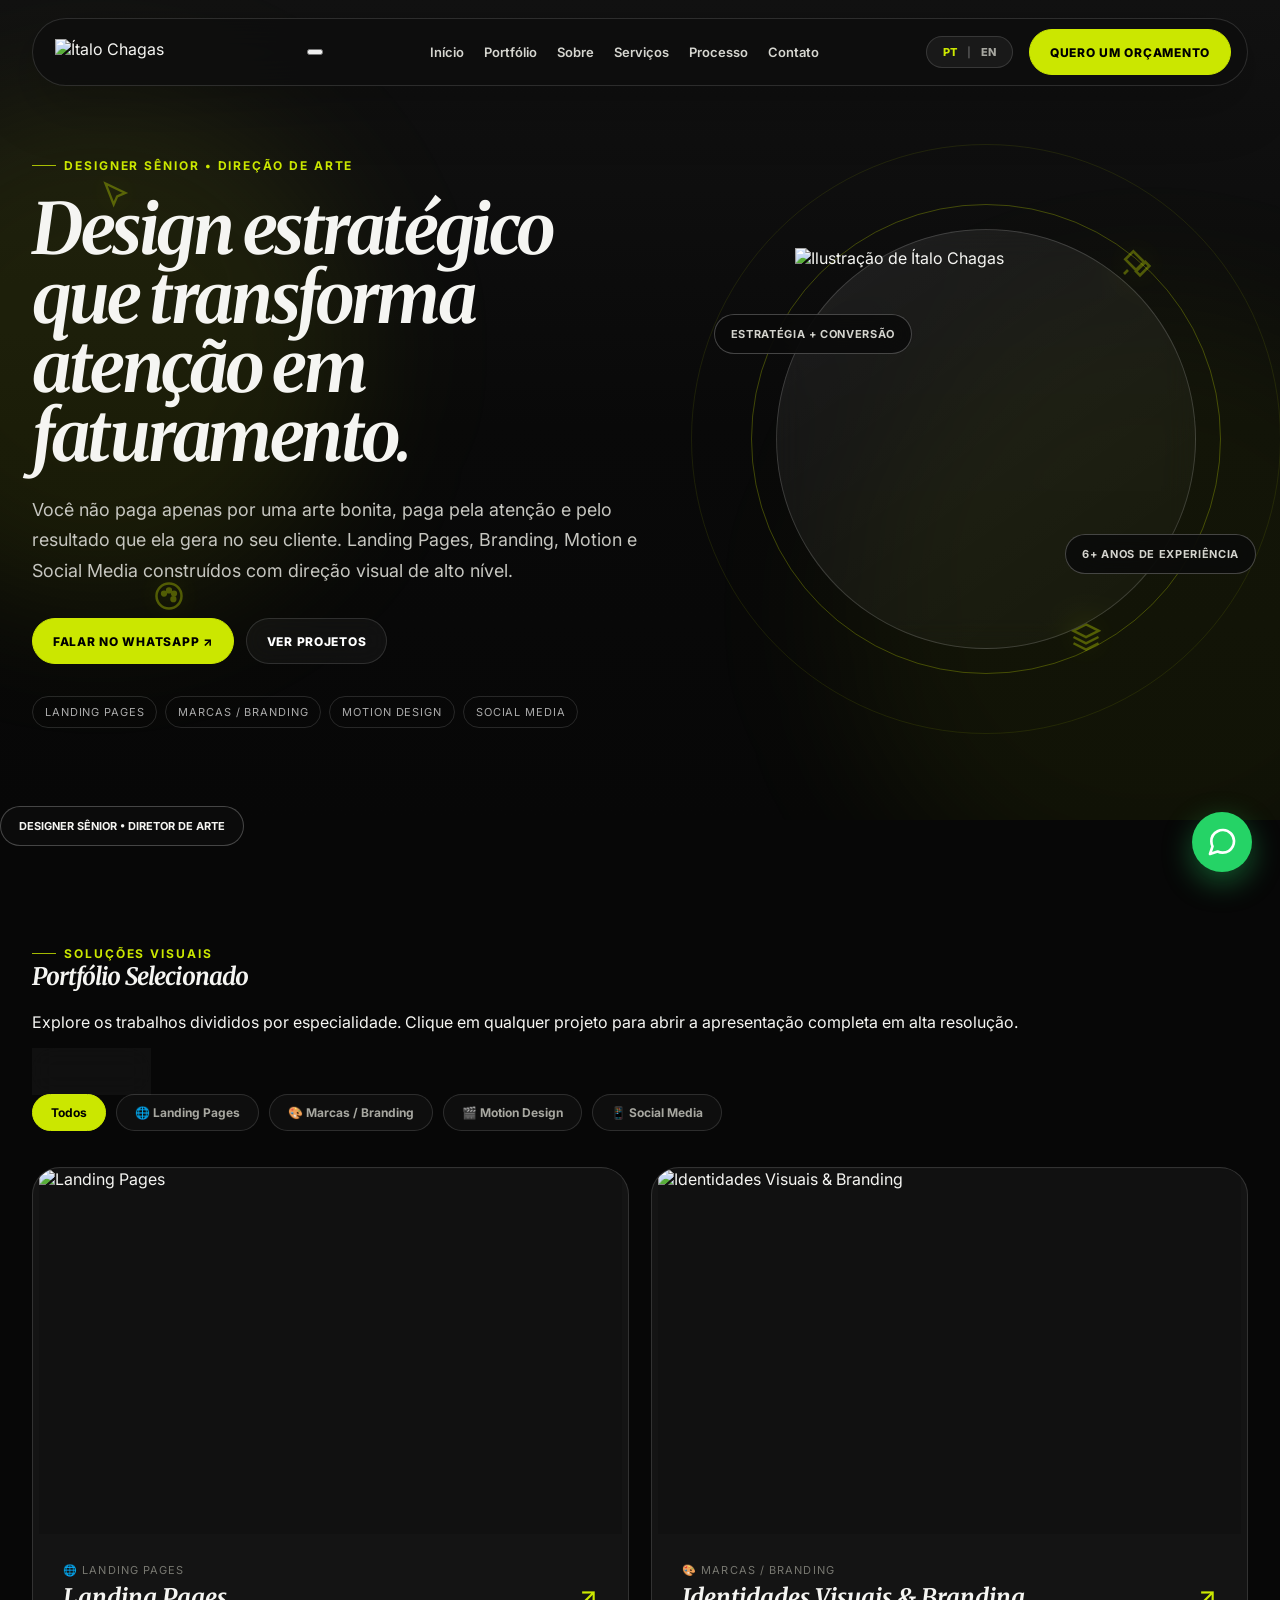
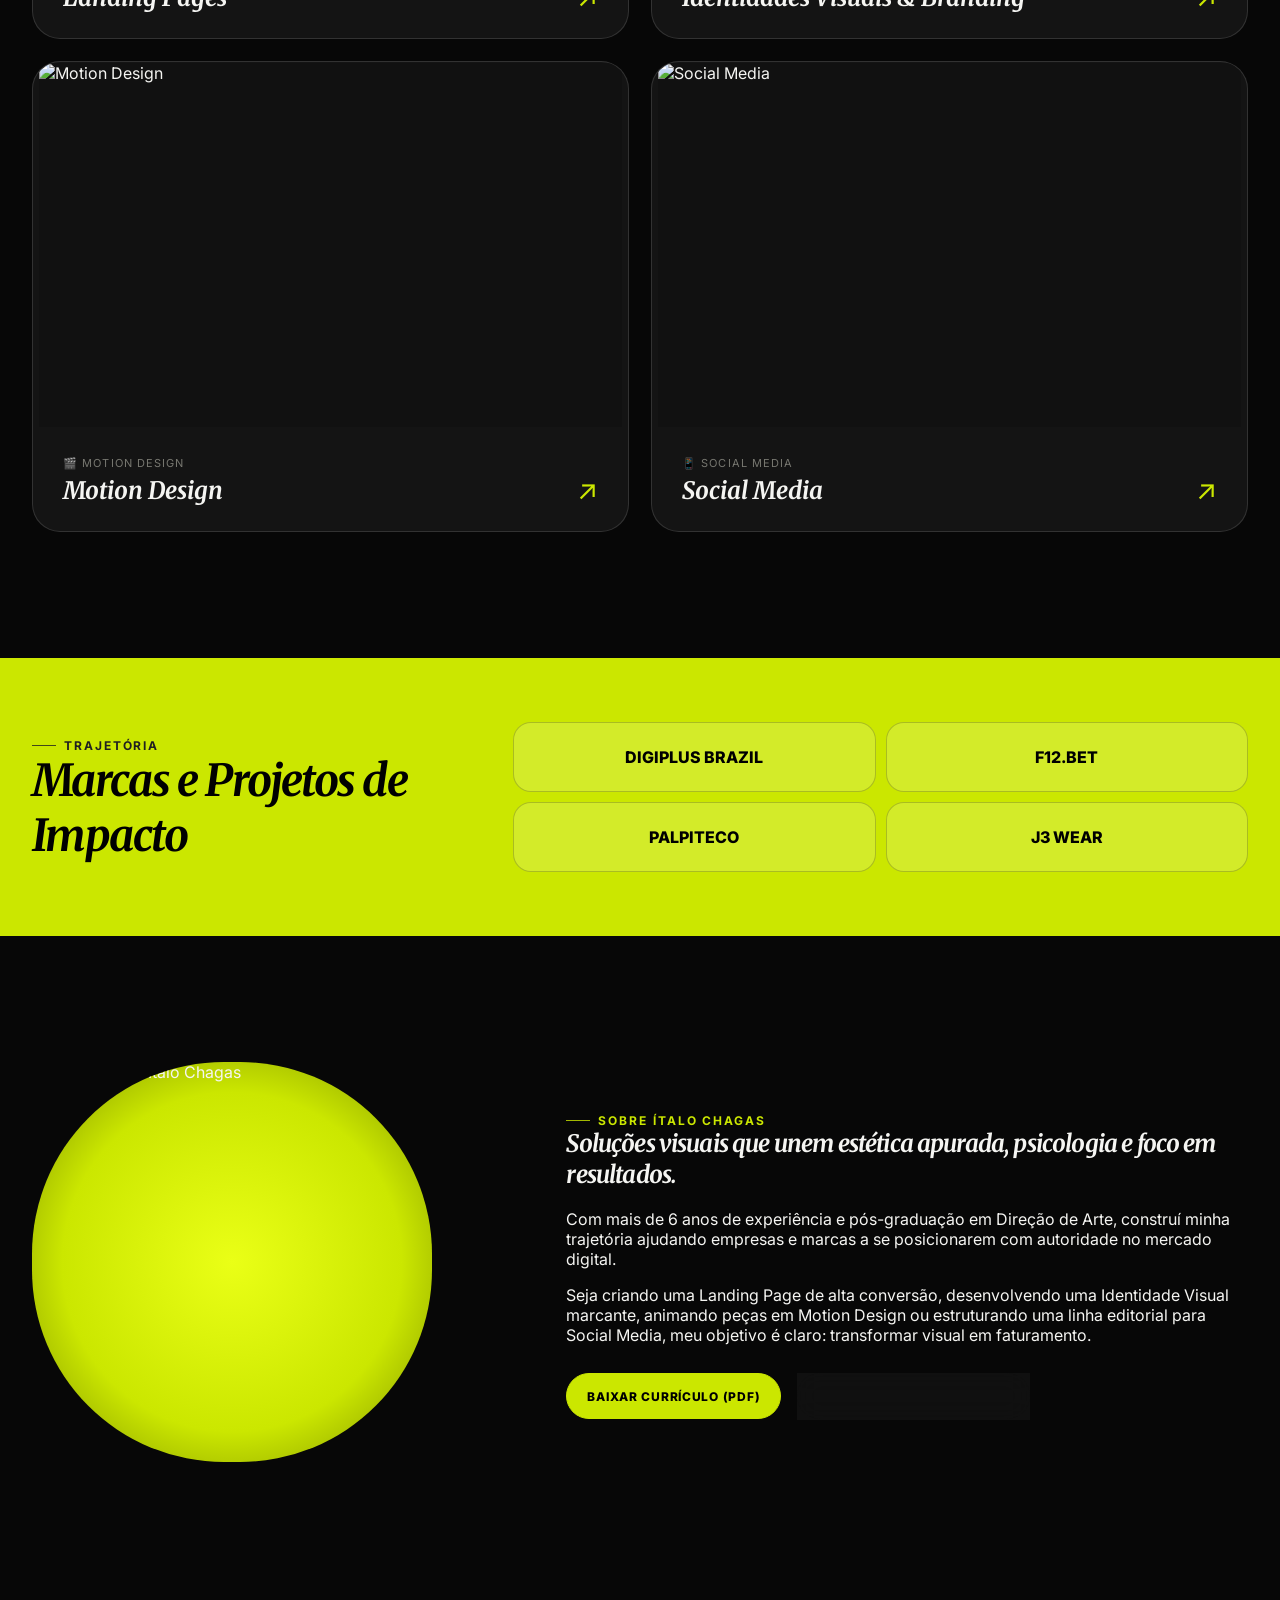
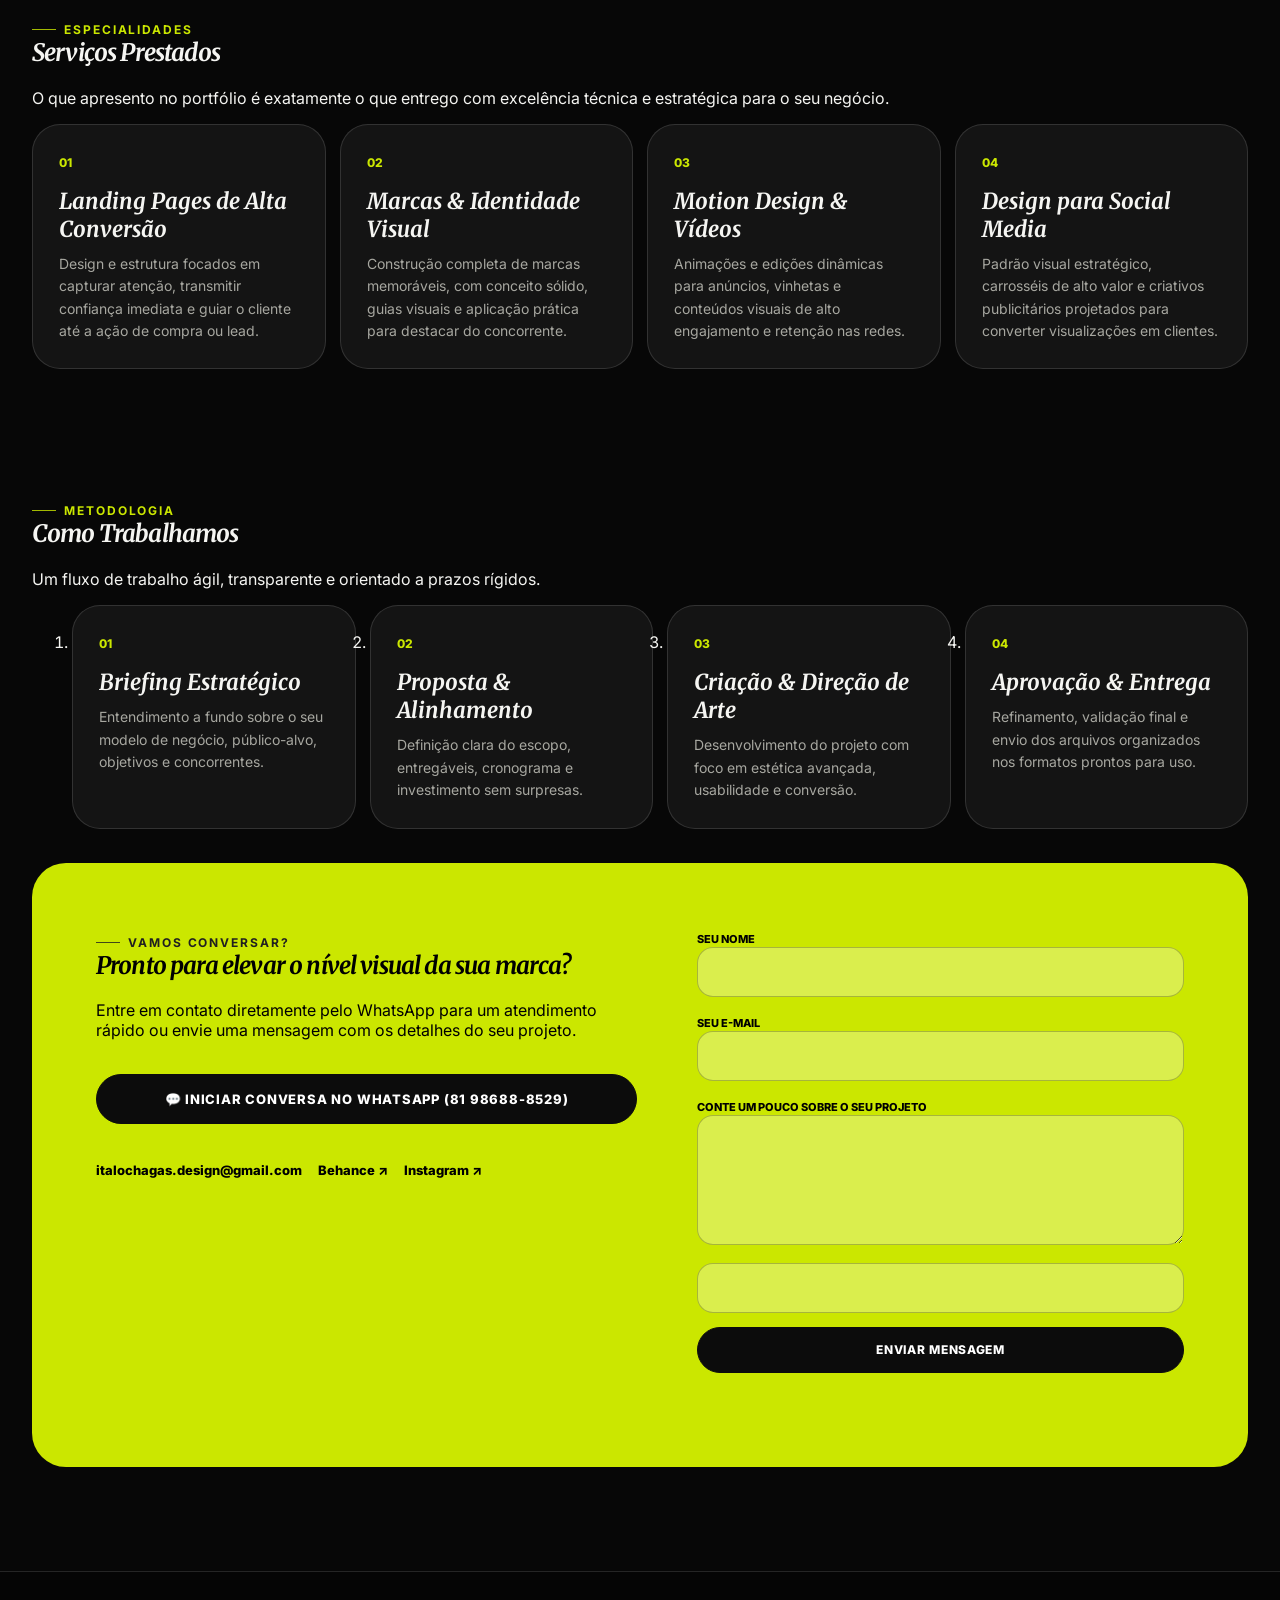
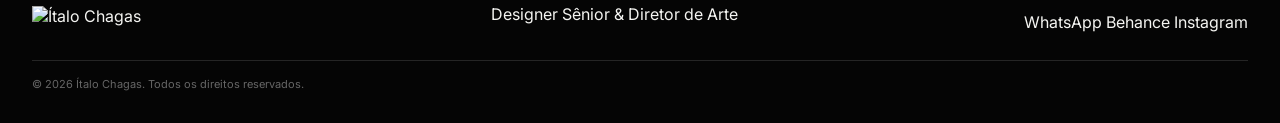
==== commit ab17bd3e: "index.html" ====
--- a/index.html
+++ b/index.html
@@ -354,7 +354,7 @@
     </div>
   </dialog>
 
-<script src="projects.js?v=2" defer></script>
-  <script src="script.js?v=2" defer></script>
+  <script src="projects.js?v=10" defer></script>
+  <script src="script.js?v=10" defer></script>
 </body>
 </html>
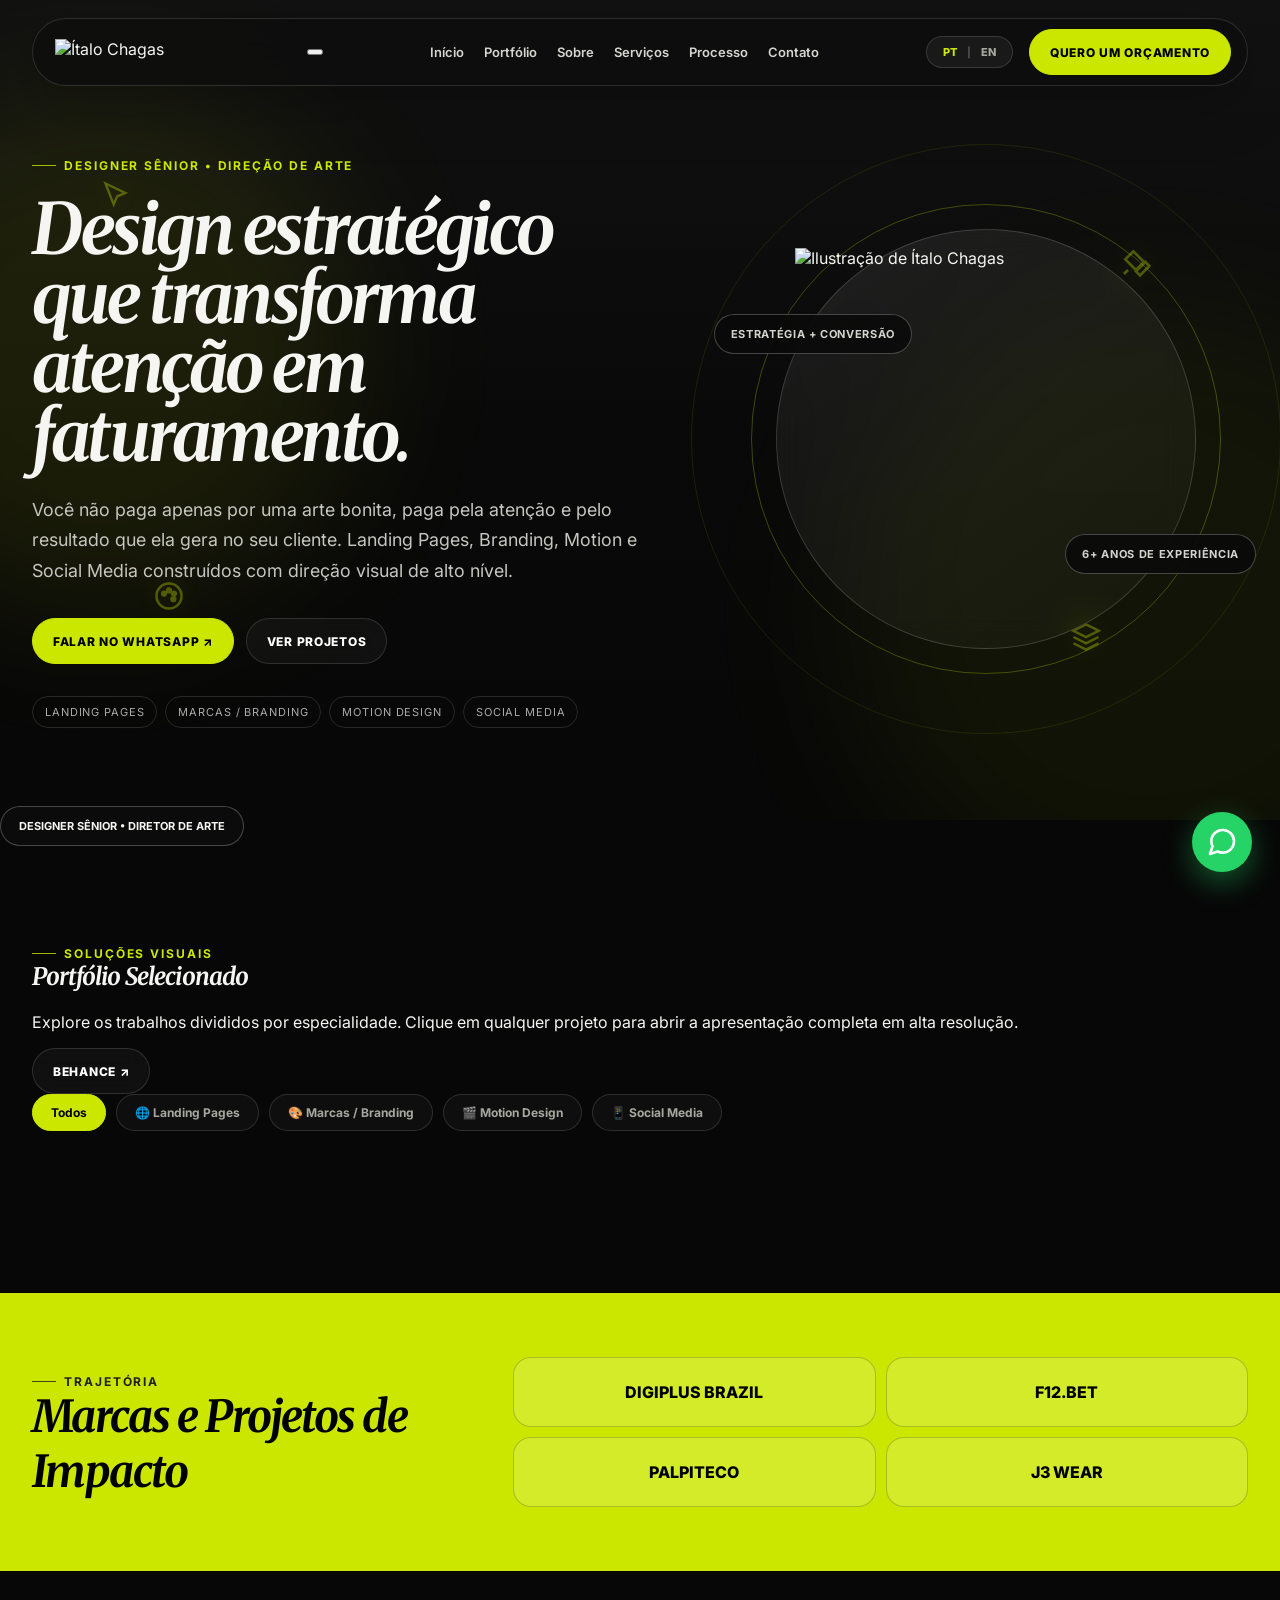
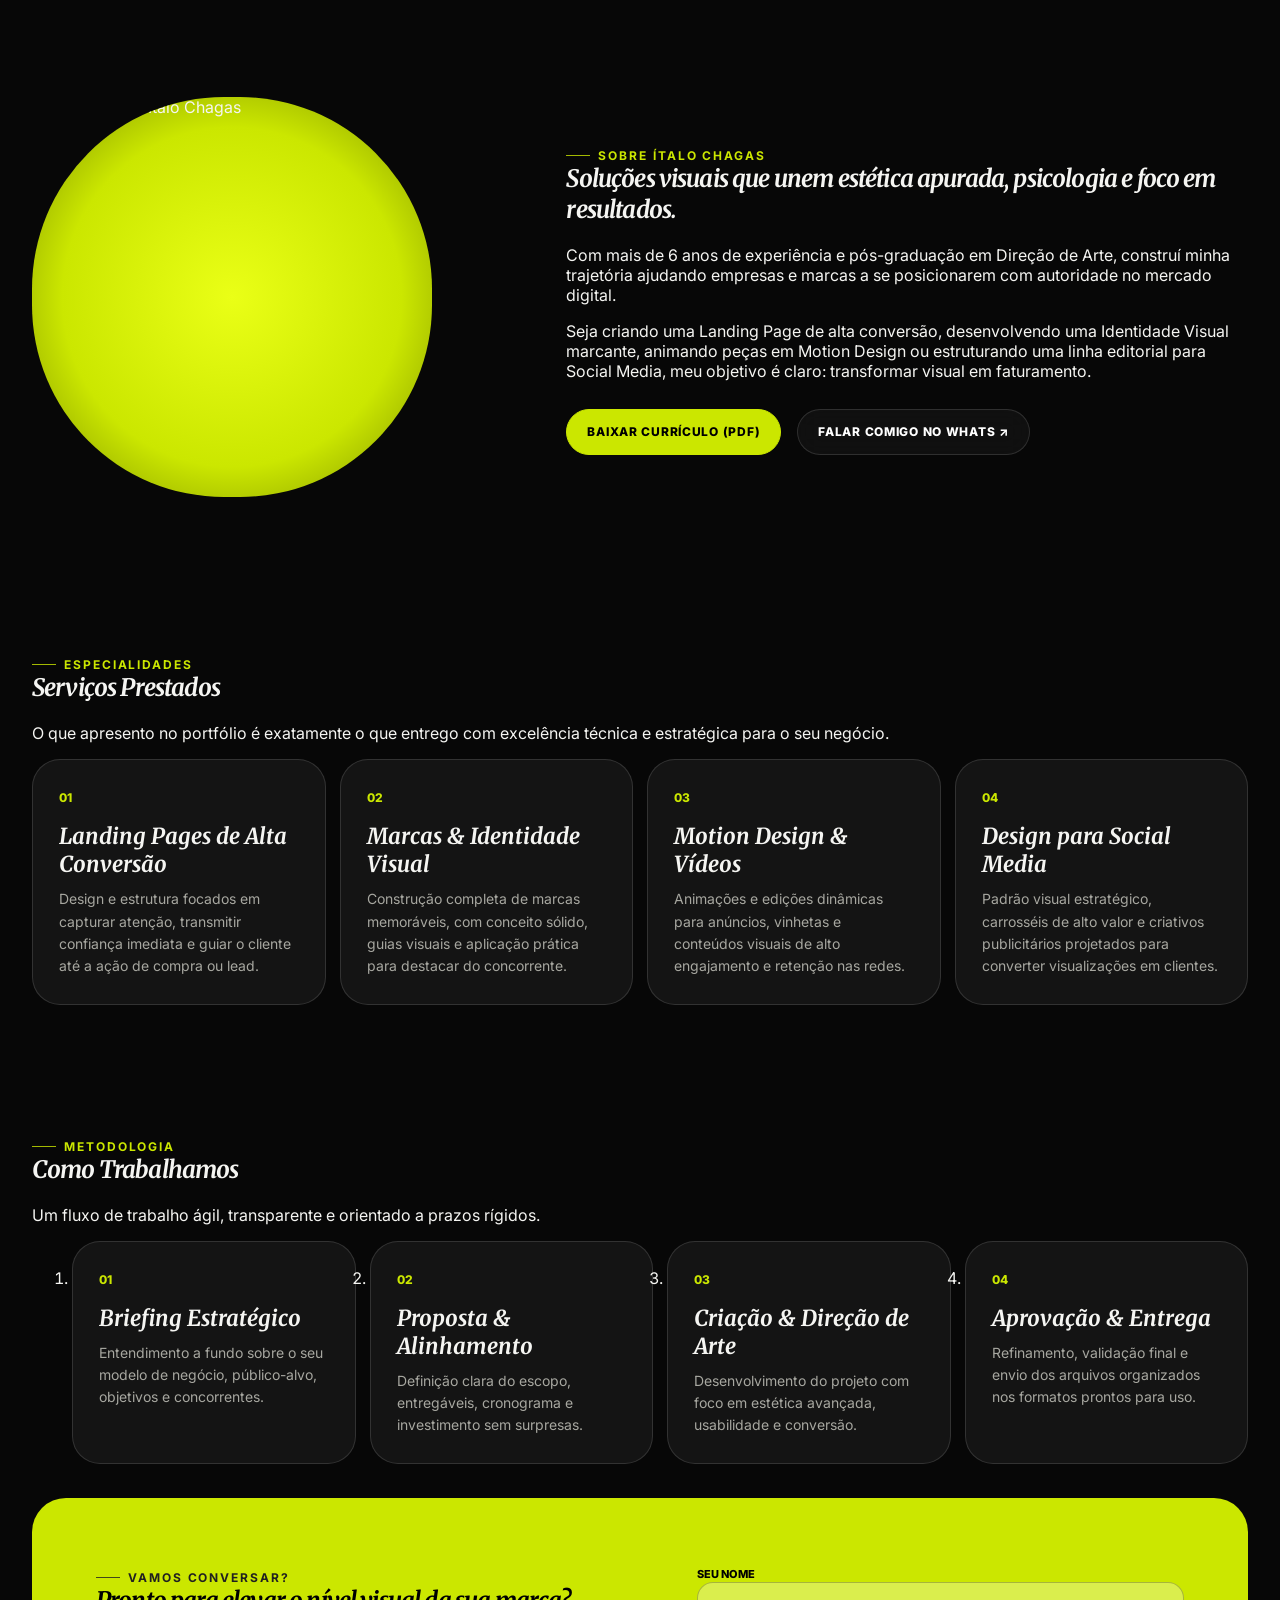
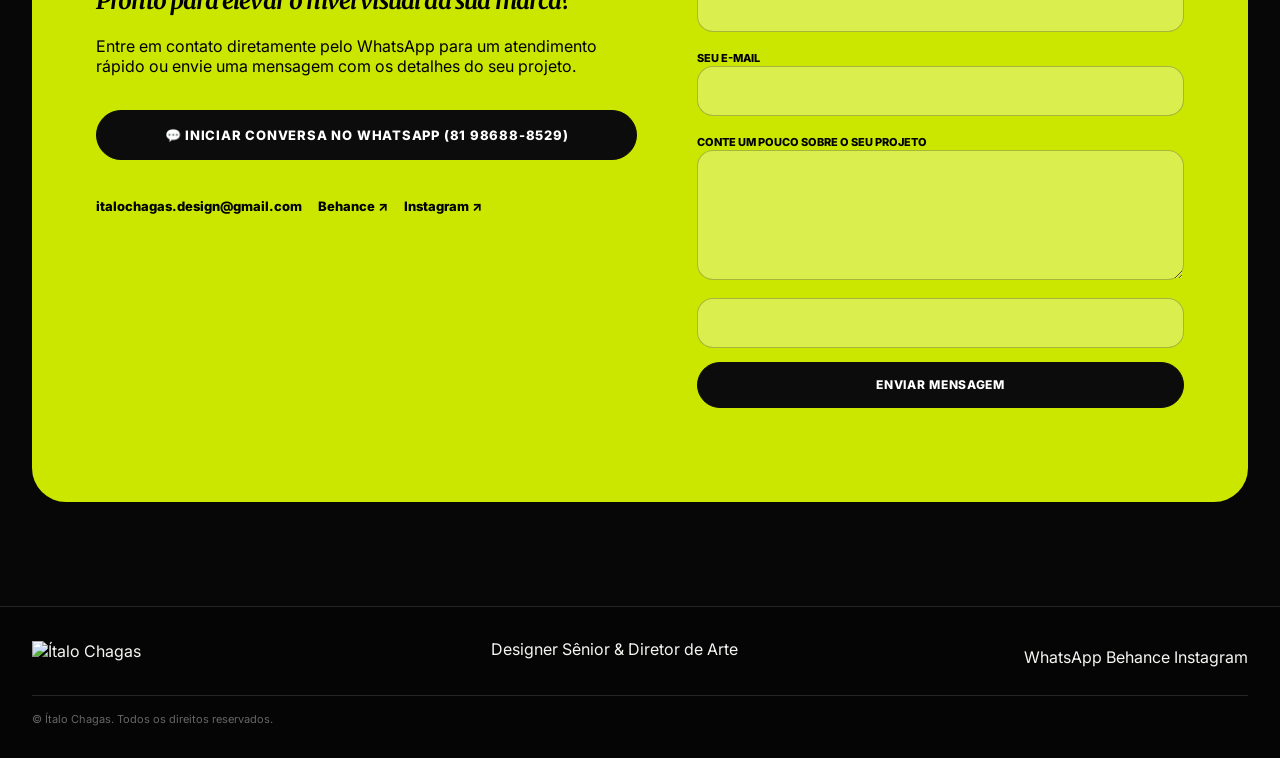
==== commit e33c5d62: "index.html" ====
--- a/index.html
+++ b/index.html
@@ -354,7 +354,7 @@
     </div>
   </dialog>
 
-  <script src="projects.js?v=10" defer></script>
-  <script src="script.js?v=10" defer></script>
+  <script src="projects.js" defer></script>
+  <script src="main.js" defer></script>
 </body>
 </html>
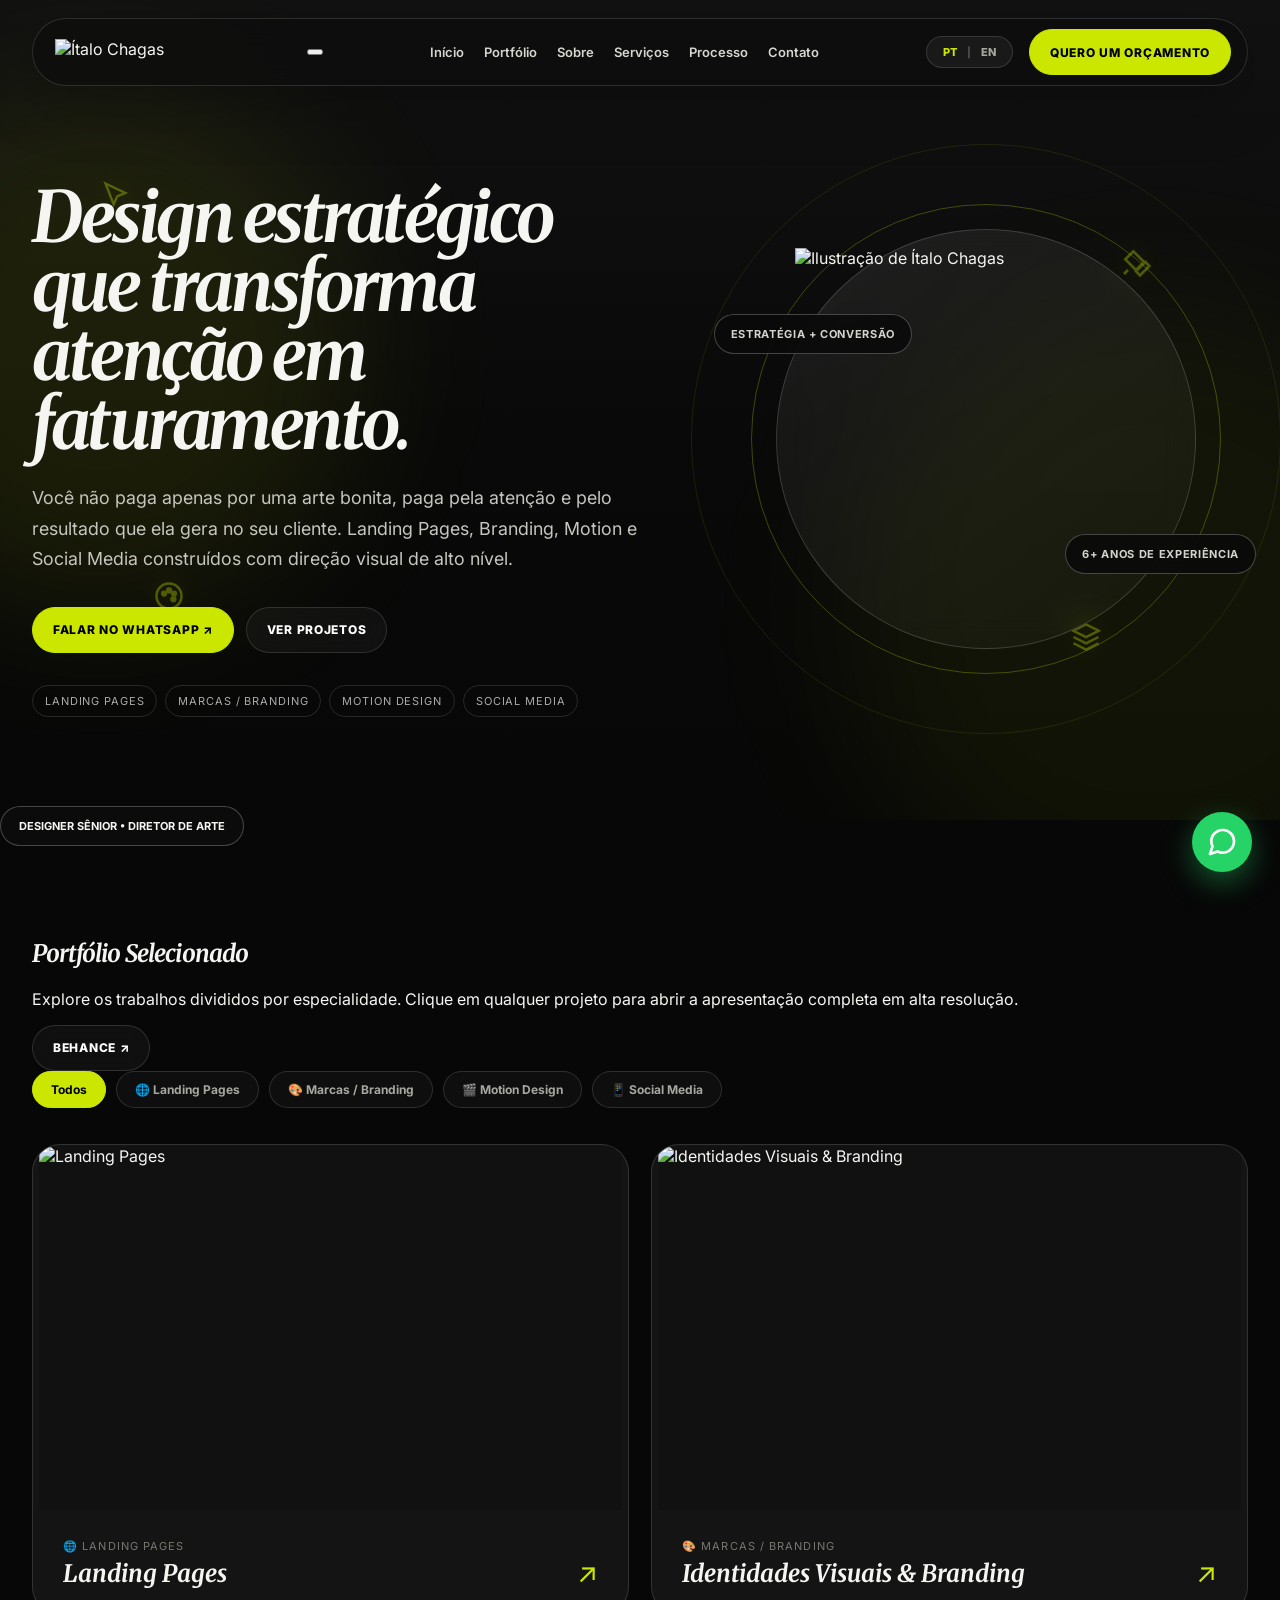
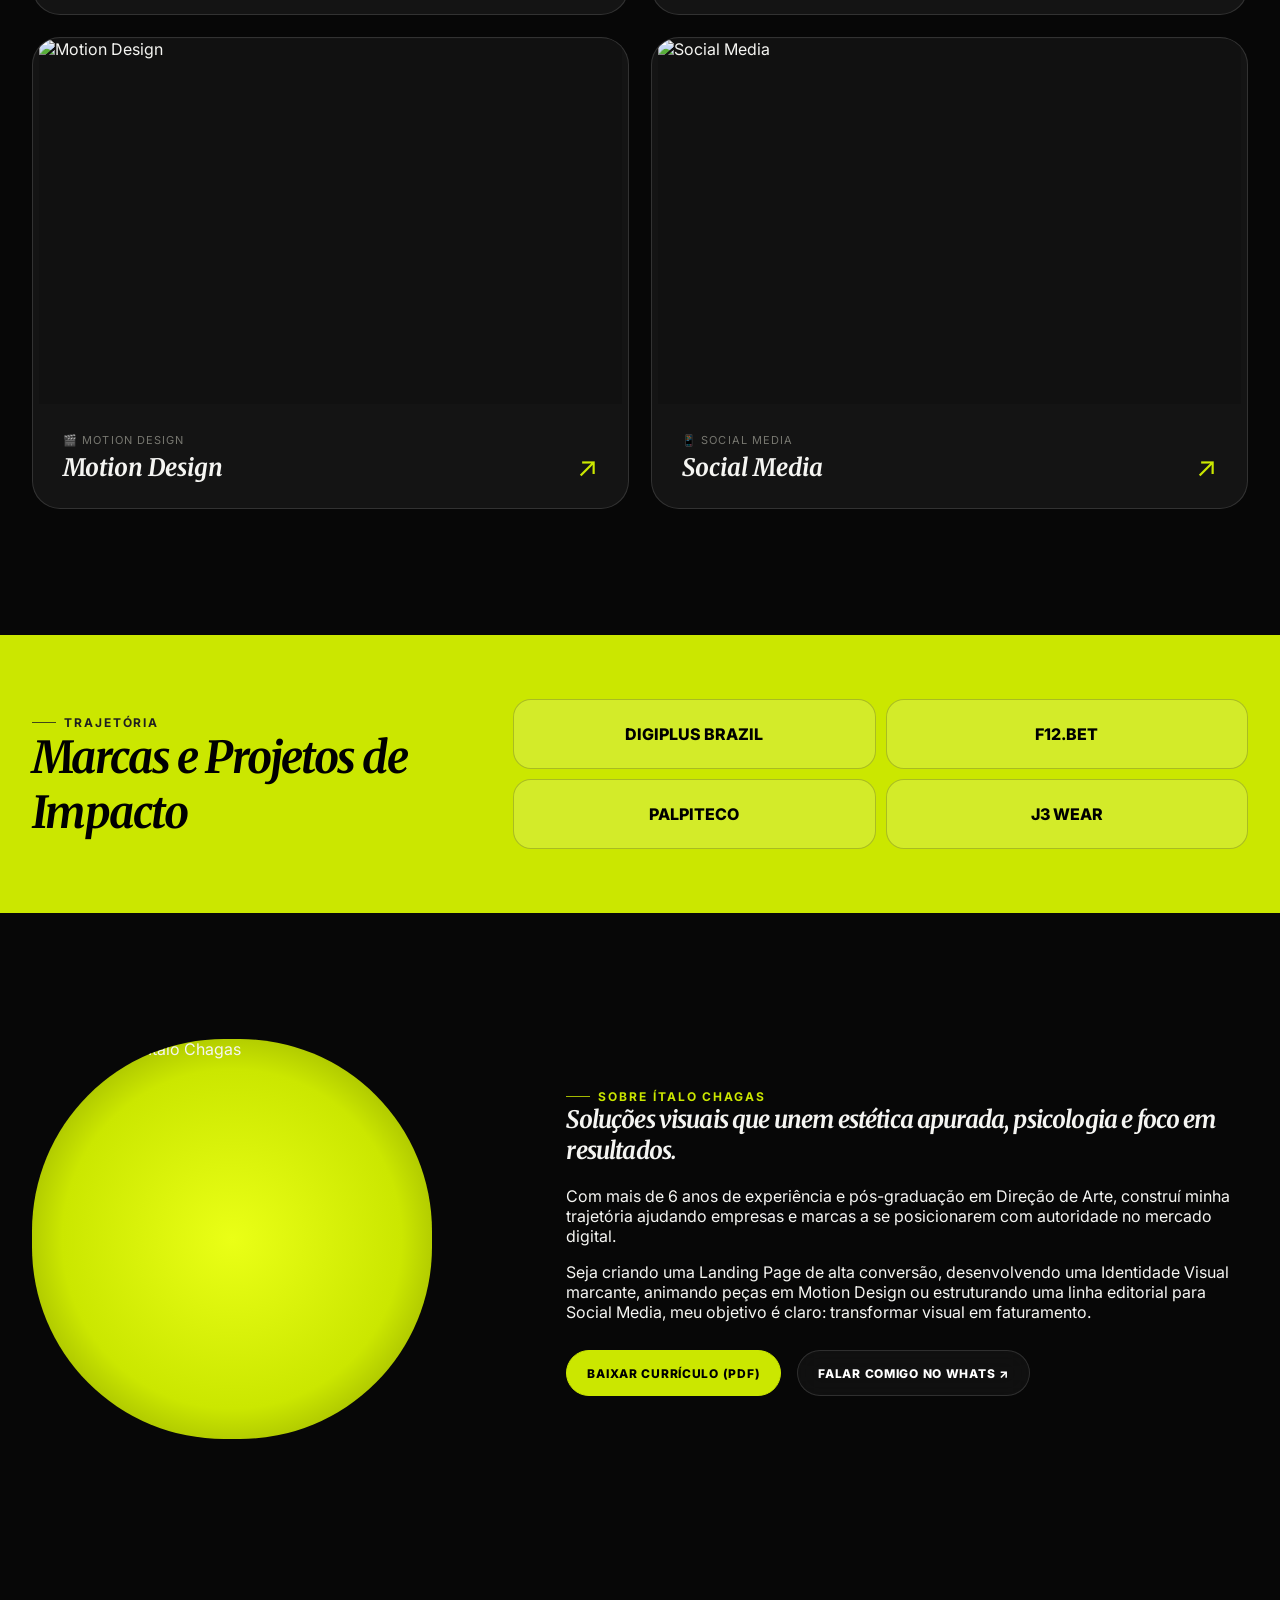
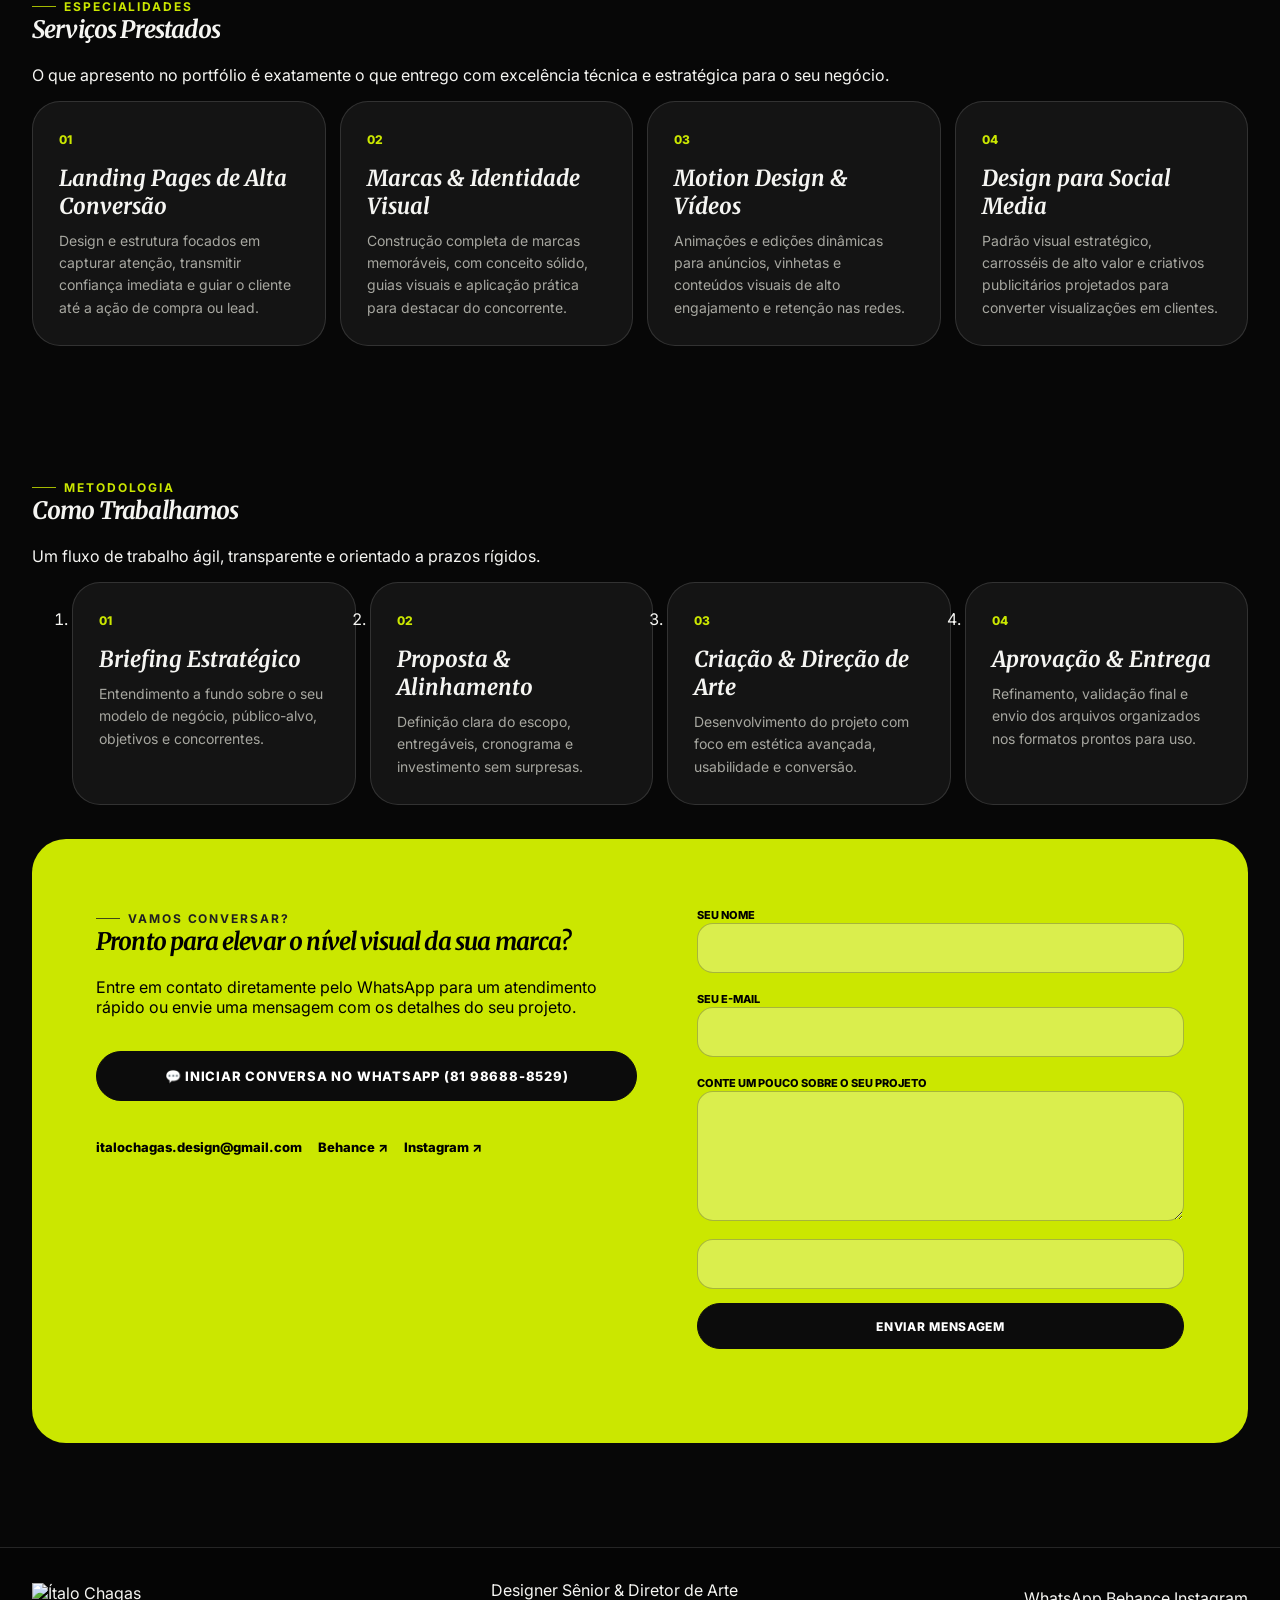
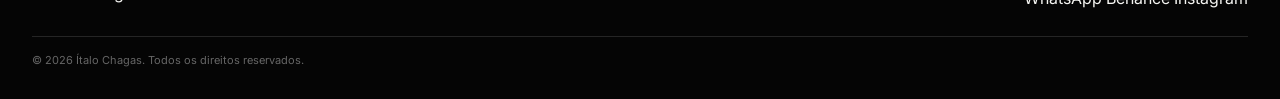
==== commit b19a8cf4: "index.html" ====
--- a/index.html
+++ b/index.html
@@ -87,7 +87,6 @@
 
       <div class="container hero-grid">
         <div class="hero-copy reveal">
-          <span class="eyebrow" data-i18n="heroEyebrow">Designer Sênior • Direção de Arte</span>
           <h1 id="hero-title" data-i18n="heroTitle">Design estratégico que transforma atenção em faturamento.</h1>
           <p class="hero-lead" data-i18n="heroLead">Você não paga apenas por uma arte bonita, paga pela atenção e pelo resultado que ela gera no seu cliente. Landing Pages, Branding, Motion e Social Media construídos com direção visual de alto nível.</p>
           <div class="hero-actions">
@@ -119,7 +118,6 @@
       <div class="container">
         <div class="section-heading reveal">
           <div>
-            <span class="eyebrow" data-i18n="portfolioEyebrow">Soluções Visuais</span>
             <h2 id="portfolio-title" data-i18n="portfolioTitle">Portfólio Selecionado</h2>
             <p data-i18n="portfolioDesc">Explore os trabalhos divididos por especialidade. Clique em qualquer projeto para abrir a apresentação completa em alta resolução.</p>
           </div>
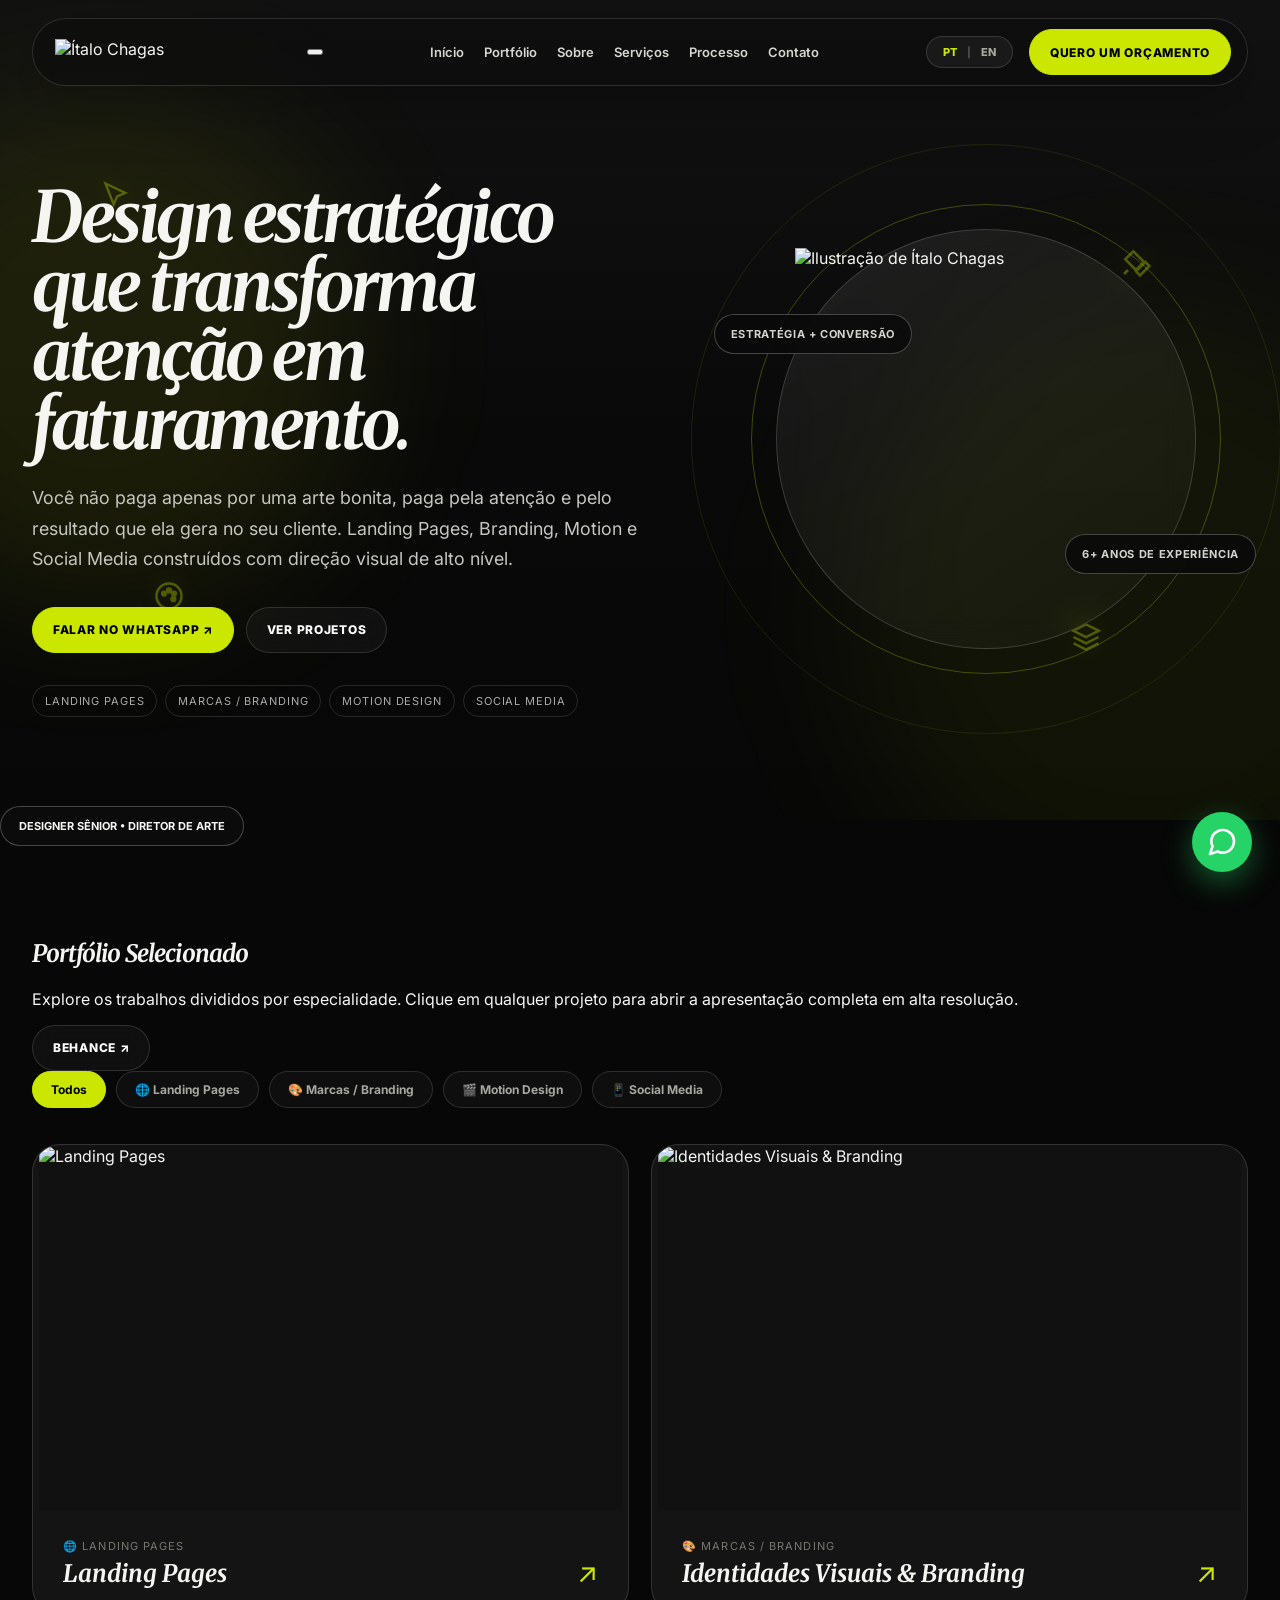
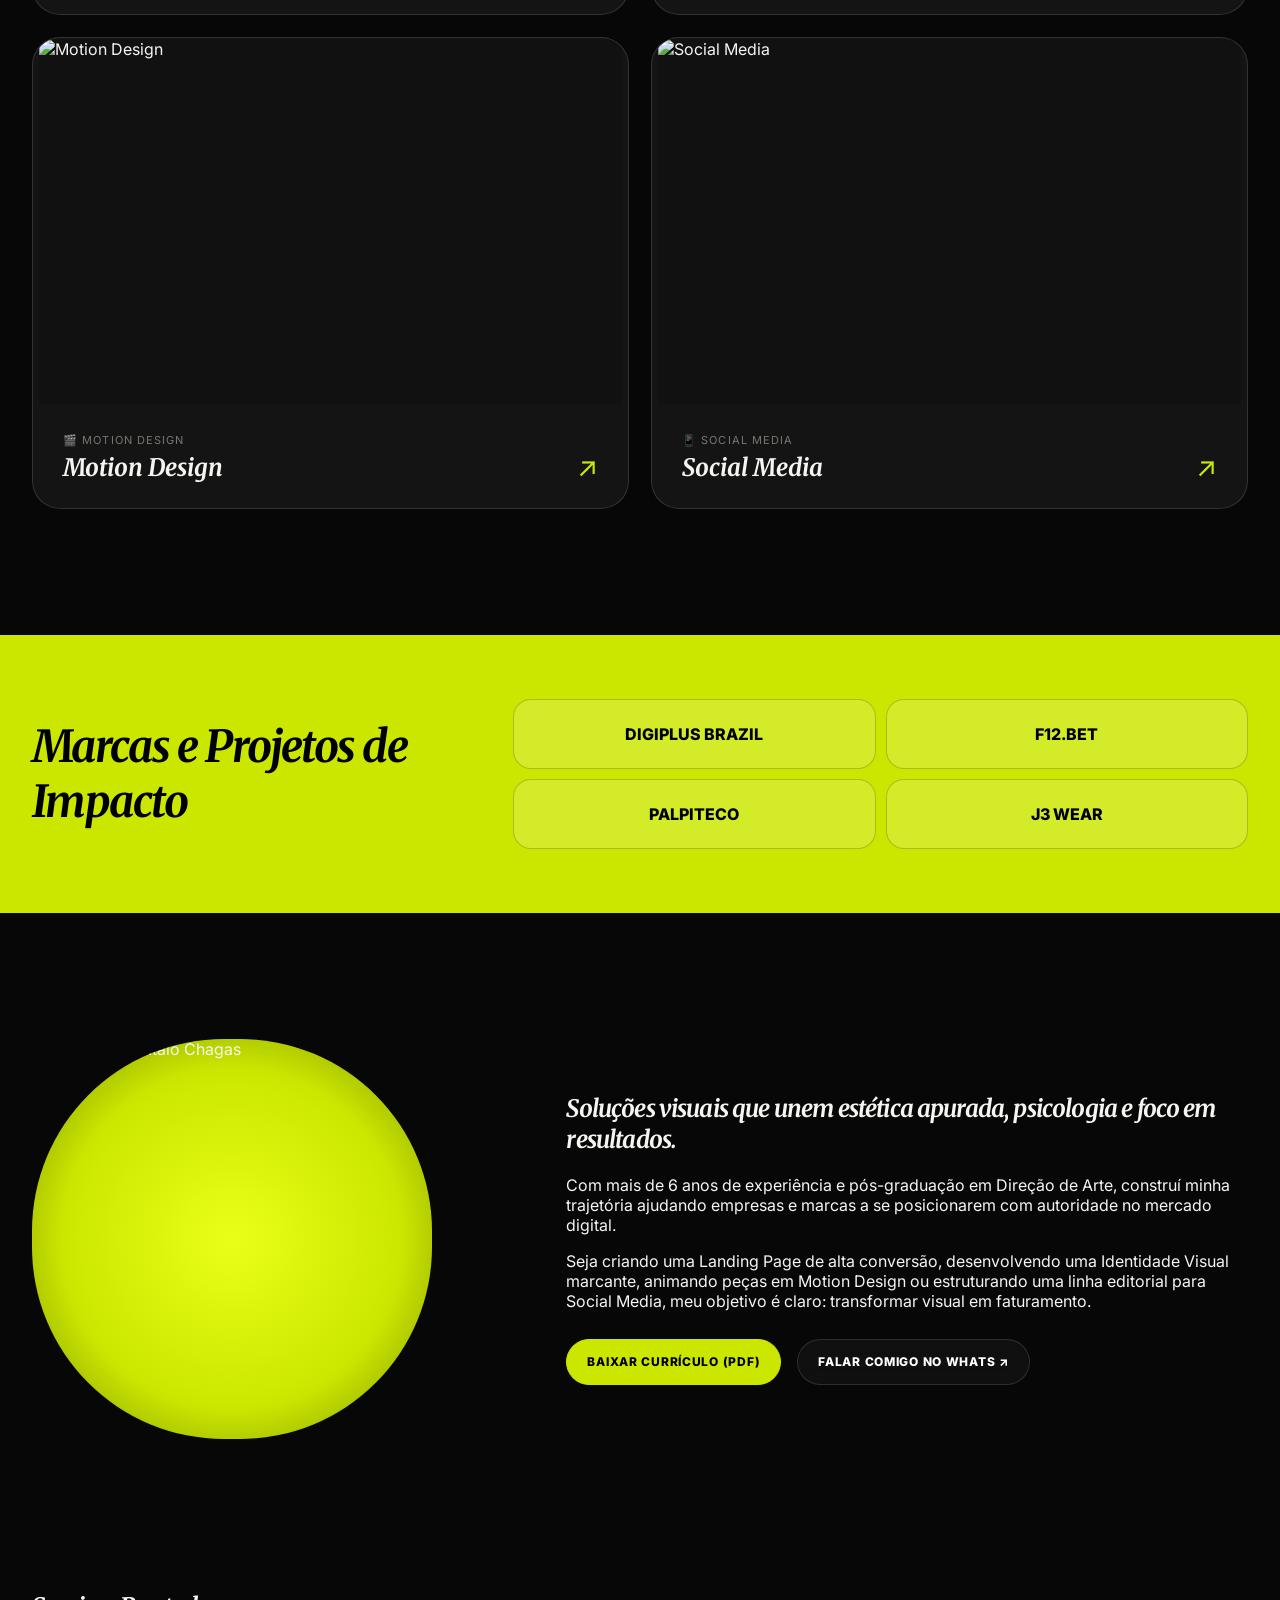
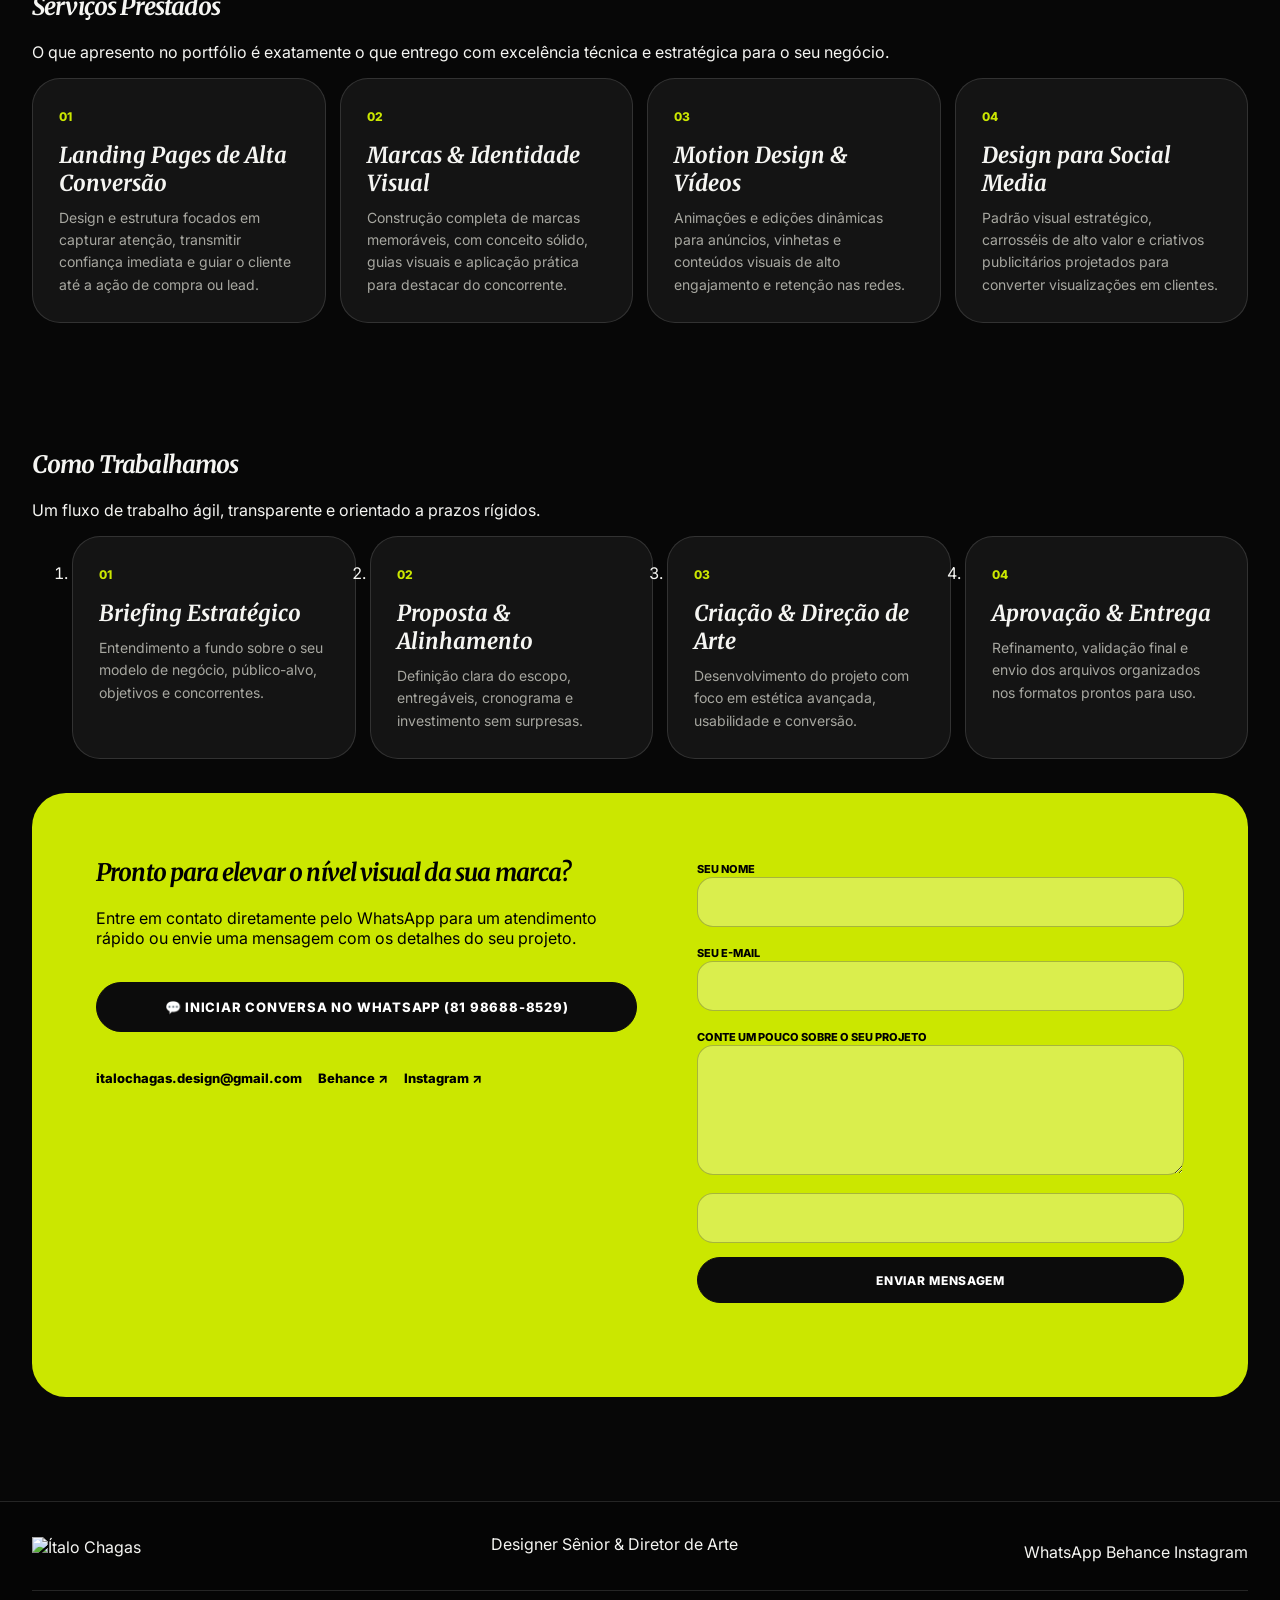
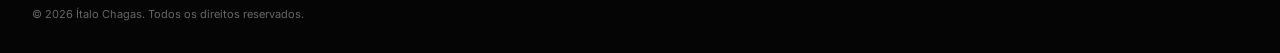
==== commit ef692097: "index.html" ====
--- a/index.html
+++ b/index.html
@@ -15,6 +15,25 @@
   <link rel="preconnect" href="https://fonts.gstatic.com" crossorigin>
   <link href="https://fonts.googleapis.com/css2?family=Inter:wght@400;500;600;700;800&family=Merriweather:ital,wght@0,300;0,700;1,300;1,700;1,900&display=swap" rel="stylesheet">
   <link rel="stylesheet" href="styles.css">
+
+  <style>
+    /* Estilos adicionados para animações e ajustes mobile solicitados */
+    @keyframes pulseGlow {
+      0% { transform: scale(1); box-shadow: 0 0 0 0 rgba(255, 255, 255, 0.4); }
+      70% { transform: scale(1.03); box-shadow: 0 0 0 10px rgba(255, 255, 255, 0); }
+      100% { transform: scale(1); box-shadow: 0 0 0 0 rgba(255, 255, 255, 0); }
+    }
+    .btn-primary {
+      animation: pulseGlow 2.5s infinite;
+    }
+    @keyframes headerSlideDown {
+      from { transform: translateY(-100%); opacity: 0; }
+      to { transform: translateY(0); opacity: 1; }
+    }
+    .site-header {
+      animation: headerSlideDown 0.8s ease-out forwards;
+    }
+  </style>
 
   <script type="application/ld+json">
   {
@@ -50,6 +69,10 @@
         <a href="#servicos" data-i18n="navServices">Serviços</a>
         <a href="#processo" data-i18n="navProcess">Processo</a>
         <a href="#contato" data-i18n="navContact">Contato</a>
+        <!-- Opções adicionais integradas no menu mobile -->
+        <div class="mobile-menu-extras" style="display:none;">
+          <a class="btn btn-primary" href="https://wa.me/5581986888529?text=Ol%C3%A1%20%C3%8Dtalo%2C%20vim%20pelo%20seu%20site%20e%20gostaria%20de%20solicitar%20um%20or%C3%A7amento!" target="_blank" rel="noopener noreferrer">Quero um orçamento</a>
+        </div>
       </nav>
 
       <div class="header-right-actions">
@@ -144,7 +167,6 @@
     <section class="brands" aria-labelledby="brands-title">
       <div class="container brands-inner reveal">
         <div>
-          <span class="eyebrow eyebrow-dark" data-i18n="brandsEyebrow">Trajetória</span>
           <h2 id="brands-title" data-i18n="brandsTitle">Marcas e Projetos de Impacto</h2>
         </div>
         <div class="brands-list" aria-label="Clientes e marcas">
@@ -167,12 +189,11 @@
         </div>
 
         <div class="about-copy reveal">
-          <span class="eyebrow" data-i18n="aboutEyebrow">Sobre Ítalo Chagas</span>
           <h2 id="about-title" data-i18n="aboutTitle">Soluções visuais que unem estética apurada, psicologia e foco em resultados.</h2>
           <p data-i18n="aboutP1">Com mais de 6 anos de experiência e pós-graduação em Direção de Arte, construí minha trajetória ajudando empresas e marcas a se posicionarem com autoridade no mercado digital.</p>
           <p data-i18n="aboutP2">Seja criando uma Landing Page de alta conversão, desenvolvendo uma Identidade Visual marcante, animando peças em Motion Design ou estruturando uma linha editorial para Social Media, meu objetivo é claro: transformar visual em faturamento.</p>
           <div class="about-actions">
-            <a class="btn btn-primary" href="https://drive.google.com/uc?export=download&id=1iZAbPZGsn7M99U9N9DV6rtvnDMvof7U7" target="_blank" rel="noopener noreferrer" data-i18n="downloadCV">Baixar Currículo (PDF)</a>
+            <a class="btn btn-primary" href="Curriculo_Italo_Chagas_2026.pdf" download="Curriculo_Italo_Chagas_2026.pdf" data-i18n="downloadCV">Baixar Currículo (PDF)</a>
             <a class="btn btn-ghost" href="https://wa.me/5581986888529?text=Ol%C3%A1%20%C3%8Dtalo%2C%20vi%20seu%20curr%C3%ADculo%20e%20gostaria%20de%20conversar!" target="_blank" rel="noopener noreferrer" data-i18n="aboutCtaWhatsapp">Falar comigo no Whats ↗</a>
           </div>
         </div>
@@ -184,7 +205,6 @@
       <div class="container">
         <div class="section-heading reveal">
           <div>
-            <span class="eyebrow" data-i18n="servicesEyebrow">Especialidades</span>
             <h2 id="services-title" data-i18n="servicesTitle">Serviços Prestados</h2>
             <p data-i18n="servicesDesc">O que apresento no portfólio é exatamente o que entrego com excelência técnica e estratégica para o seu negócio.</p>
           </div>
@@ -220,7 +240,6 @@
       <div class="container">
         <div class="section-heading reveal">
           <div>
-            <span class="eyebrow" data-i18n="processEyebrow">Metodologia</span>
             <h2 id="process-title" data-i18n="processTitle">Como Trabalhamos</h2>
             <p data-i18n="processDesc">Um fluxo de trabalho ágil, transparente e orientado a prazos rígidos.</p>
           </div>
@@ -256,7 +275,6 @@
       <div class="container">
         <div class="contact-card reveal">
           <div class="contact-copy">
-            <span class="eyebrow eyebrow-dark" data-i18n="contactEyebrow">Vamos Conversar?</span>
             <h2 id="contact-title" data-i18n="contactTitle">Pronto para elevar o nível visual da sua marca?</h2>
             <p data-i18n="contactDesc">Entre em contato diretamente pelo WhatsApp para um atendimento rápido ou envie uma mensagem com os detalhes do seu projeto.</p>
             
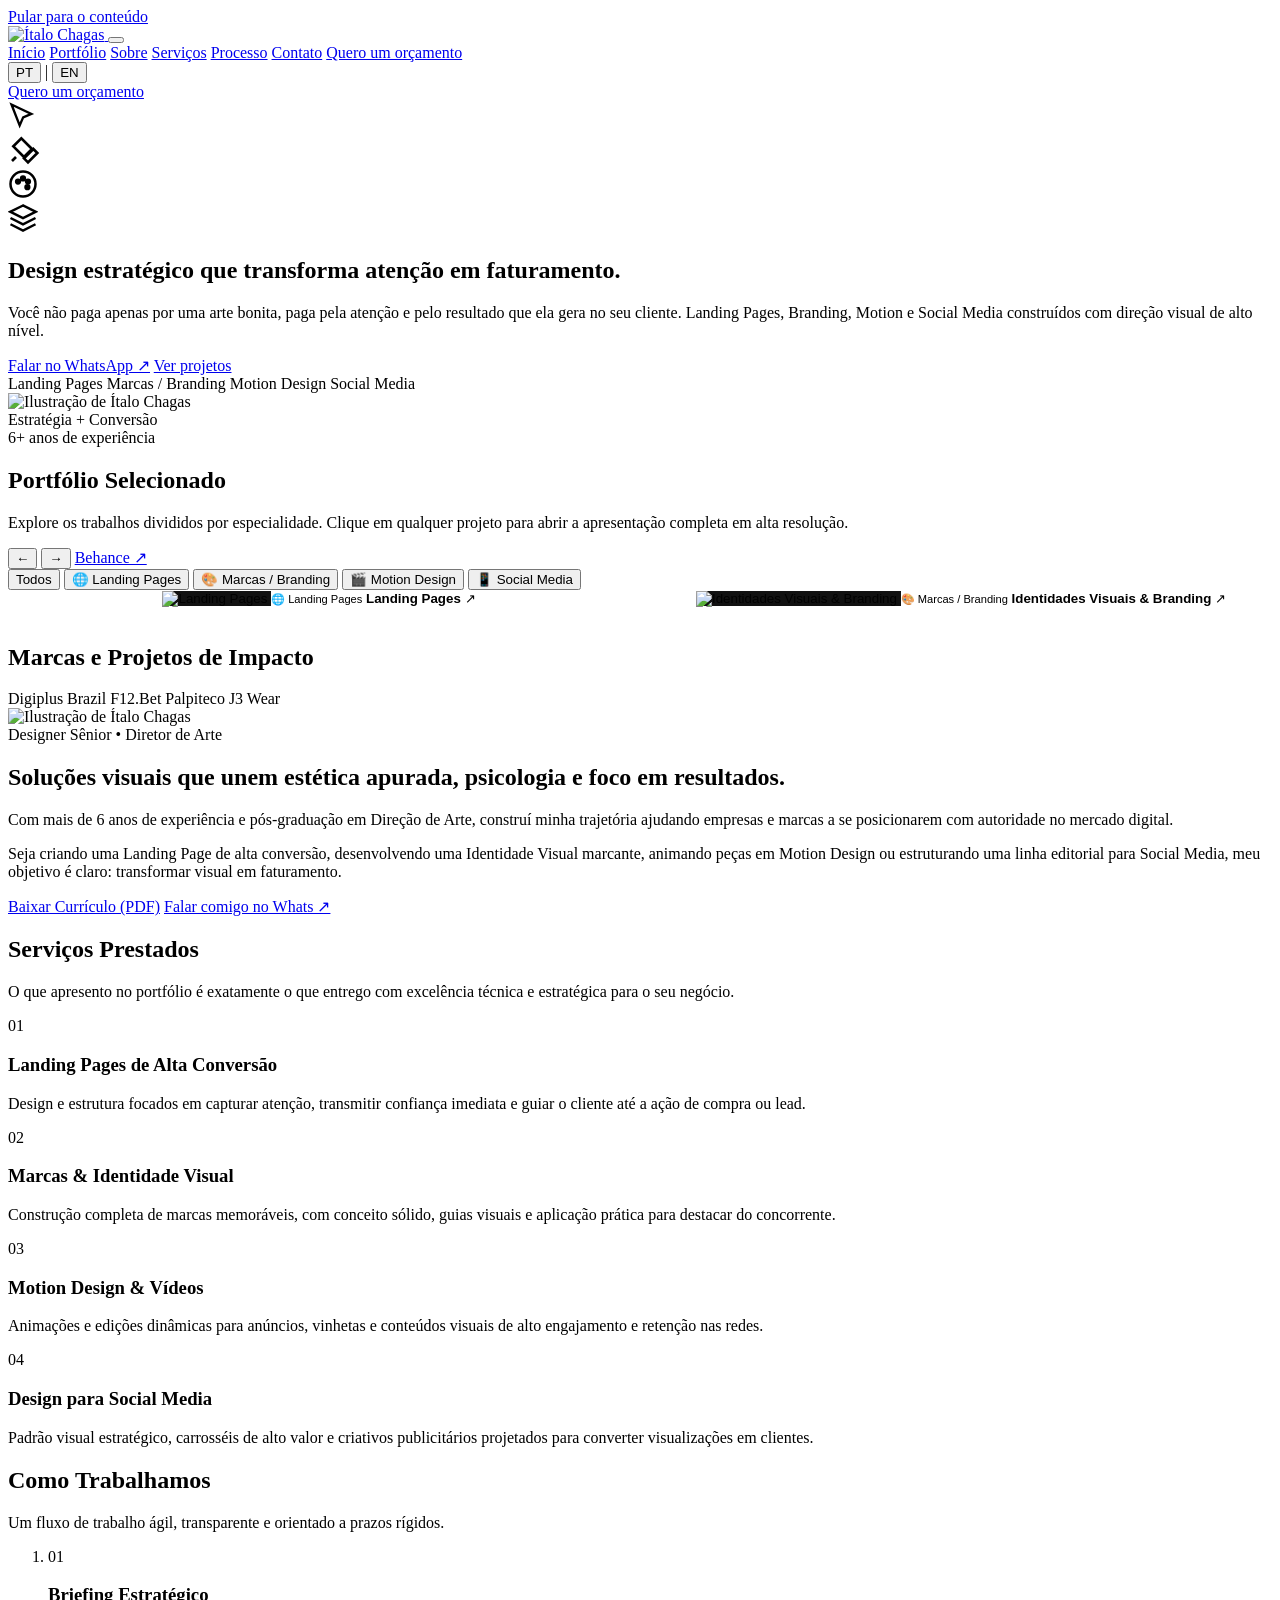
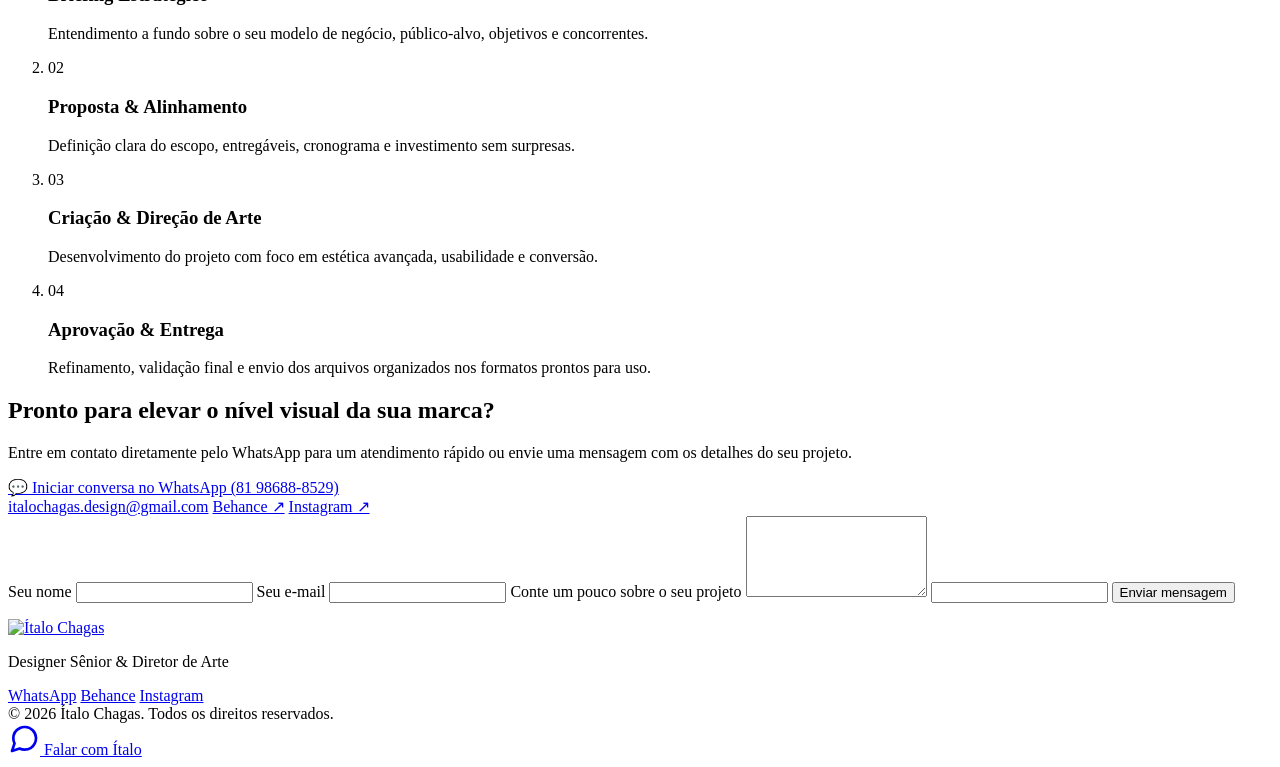
==== commit 37a4c099: "index.html" ====
--- a/index.html
+++ b/index.html
@@ -15,25 +15,6 @@
   <link rel="preconnect" href="https://fonts.gstatic.com" crossorigin>
   <link href="https://fonts.googleapis.com/css2?family=Inter:wght@400;500;600;700;800&family=Merriweather:ital,wght@0,300;0,700;1,300;1,700;1,900&display=swap" rel="stylesheet">
   <link rel="stylesheet" href="styles.css">
-
-  <style>
-    /* Estilos adicionados para animações e ajustes mobile solicitados */
-    @keyframes pulseGlow {
-      0% { transform: scale(1); box-shadow: 0 0 0 0 rgba(255, 255, 255, 0.4); }
-      70% { transform: scale(1.03); box-shadow: 0 0 0 10px rgba(255, 255, 255, 0); }
-      100% { transform: scale(1); box-shadow: 0 0 0 0 rgba(255, 255, 255, 0); }
-    }
-    .btn-primary {
-      animation: pulseGlow 2.5s infinite;
-    }
-    @keyframes headerSlideDown {
-      from { transform: translateY(-100%); opacity: 0; }
-      to { transform: translateY(0); opacity: 1; }
-    }
-    .site-header {
-      animation: headerSlideDown 0.8s ease-out forwards;
-    }
-  </style>
 
   <script type="application/ld+json">
   {
@@ -59,7 +40,7 @@
       </a>
 
       <button class="menu-toggle" type="button" aria-label="Abrir menu" aria-expanded="false" aria-controls="main-nav">
-        <span></span><span></span>
+        <span></span><span></span><span></span>
       </button>
 
       <nav class="main-nav" id="main-nav" aria-label="Navegação principal">
@@ -69,10 +50,9 @@
         <a href="#servicos" data-i18n="navServices">Serviços</a>
         <a href="#processo" data-i18n="navProcess">Processo</a>
         <a href="#contato" data-i18n="navContact">Contato</a>
-        <!-- Opções adicionais integradas no menu mobile -->
-        <div class="mobile-menu-extras" style="display:none;">
-          <a class="btn btn-primary" href="https://wa.me/5581986888529?text=Ol%C3%A1%20%C3%8Dtalo%2C%20vim%20pelo%20seu%20site%20e%20gostaria%20de%20solicitar%20um%20or%C3%A7amento!" target="_blank" rel="noopener noreferrer">Quero um orçamento</a>
-        </div>
+        <a class="btn btn-primary mobile-menu-cta" href="https://wa.me/5581986888529?text=Ol%C3%A1%20%C3%8Dtalo%2C%20vim%20pelo%20seu%20site%20e%20gostaria%20de%20solicitar%20um%20or%C3%A7amento!" target="_blank" rel="noopener noreferrer">
+          Quero um orçamento
+        </a>
       </nav>
 
       <div class="header-right-actions">
@@ -136,15 +116,19 @@
       </div>
     </section>
 
-    <!-- PORTFOLIO SECTION -->
+    <!-- PORTFOLIO SECTION COM CARROSSEL -->
     <section class="portfolio section-dark" id="trabalhos" aria-labelledby="portfolio-title">
       <div class="container">
         <div class="section-heading reveal">
           <div>
             <h2 id="portfolio-title" data-i18n="portfolioTitle">Portfólio Selecionado</h2>
-            <p data-i18n="portfolioDesc">Explore os trabalhos divididos por especialidade. Clique em qualquer projeto para abrir a apresentação completa em alta resolução.</p>
-          </div>
-          <a class="btn btn-ghost" href="https://www.behance.net/claudiooitalo" target="_blank" rel="noopener noreferrer">Behance ↗</a>
+            <p data-i18n="portfolioDesc">Explore os trabalhos divididos por especialidade. Arraste para o lado para navegar pelos projetos em formato 1:1.</p>
+          </div>
+          <div class="portfolio-controls">
+            <button class="carousel-nav-btn prev-btn" id="carouselPrev" type="button" aria-label="Projeto anterior">←</button>
+            <button class="carousel-nav-btn next-btn" id="carouselNext" type="button" aria-label="Próximo projeto">→</button>
+            <a class="btn btn-ghost" href="https://www.behance.net/claudiooitalo" target="_blank" rel="noopener noreferrer">Behance ↗</a>
+          </div>
         </div>
 
         <div class="portfolio-tabs reveal" role="tablist" aria-label="Categorias do Portfólio">
@@ -155,7 +139,8 @@
           <button class="tab-btn" type="button" data-category="social-media" data-i18n="catSocial">📱 Social Media</button>
         </div>
 
-        <div class="projects-grid" id="projectsGrid" aria-live="polite"></div>
+        <!-- CONTEINER DO CARROSSEL 1:1 -->
+        <div class="projects-grid carousel-track" id="projectsGrid" aria-live="polite"></div>
 
         <noscript>
           <p class="noscript-note">Ative o JavaScript para visualizar a galeria interativa de projetos.</p>
@@ -372,5 +357,22 @@
 
   <script src="projects.js" defer></script>
   <script src="main.js" defer></script>
+  <script>
+    // Suporte aos botões de navegação lateral do carrossel no HTML
+    document.addEventListener('DOMContentLoaded', () => {
+      const track = document.getElementById('projectsGrid');
+      const prevBtn = document.getElementById('carouselPrev');
+      const nextBtn = document.getElementById('carouselNext');
+
+      if (track && prevBtn && nextBtn) {
+        prevBtn.addEventListener('click', () => {
+          track.scrollBy({ left: -track.clientWidth * 0.8, behavior: 'smooth' });
+        });
+        nextBtn.addEventListener('click', () => {
+          track.scrollBy({ left: track.clientWidth * 0.8, behavior: 'smooth' });
+        });
+      }
+    });
+  </script>
 </body>
 </html>
--- a/styles.css
+++ b/styles.css
@@ -1,489 +1,62 @@
-:root {
-  --bg: #070707;
-  --bg-soft: #101010;
-  --panel: #151515;
-  --panel-2: #1b1b1b;
-  --white: #ffffff;
-  --text: #f5f5f2;
-  --muted: #a7a7a0;
-  --muted-2: #777770;
-  --lime: #cbe700;
-  --lime-bright: #e3ff19;
-  --lime-soft: #eefc8a;
-  --whatsapp: #25d366;
-  --black: #000000;
-  --line: rgba(255, 255, 255, .13);
-  --line-strong: rgba(255, 255, 255, .24);
-  --glass: rgba(255, 255, 255, .055);
-  --shadow: 0 28px 80px rgba(0, 0, 0, .34);
-  --radius-xl: 34px;
-  --radius-lg: 28px;
-  --radius-md: 20px;
-  --container: 1248px;
-  --serif: 'Merriweather', Georgia, serif;
-  --sans: 'Inter', Arial, sans-serif;
+/* 1. PADRONIZAÇÃO DO TAMANHO DAS CAPAS EM FORMATO 1:1 (QUADRADO) */
+.project-media {
+  position: relative;
+  width: 100%;
+  aspect-ratio: 1 / 1; /* Força todas as capas a terem exatamente a mesma proporção quadrada (1:1) */
+  overflow: hidden;
+  background: #111;
+  border-radius: var(--radius-md) var(--radius-md) 0 0;
 }
 
-* { box-sizing: border-box; }
-html { scroll-behavior: smooth; }
-body {
-  margin: 0;
-  font-family: var(--sans);
-  background: var(--bg);
-  color: var(--text);
-  overflow-x: hidden;
-  -webkit-font-smoothing: antialiased;
-  text-rendering: optimizeLegibility;
+.project-media img {
+  width: 100%;
+  height: 100%;
+  object-fit: cover; /* Recorta e preenche o quadrado uniformemente sem distorcer a imagem */
+  object-position: center;
+  transition: transform .4s ease;
 }
 
-body.dialog-open { overflow: hidden; }
-img { display: block; max-width: 100%; }
-a { color: inherit; text-decoration: none; }
-button, input, textarea { font: inherit; }
-button { color: inherit; }
-
-::selection { background: var(--lime); color: var(--black); }
-
-.skip-link {
-  position: fixed;
-  z-index: 9999;
-  left: 16px;
-  top: -80px;
-  padding: 10px 16px;
-  border-radius: 999px;
-  background: var(--lime);
-  color: var(--black);
-  font-weight: 800;
-  transition: top .2s ease;
-}
-.skip-link:focus { top: 16px; }
-
-.container {
-  width: min(var(--container), calc(100% - 64px));
-  margin-inline: auto;
+.project-card:hover .project-media img {
+  transform: scale(1.04); /* Efeito suave de zoom ao passar o mouse */
 }
 
-.section-dark { background: var(--bg); }
-
-.eyebrow {
-  display: inline-flex;
-  align-items: center;
-  gap: 8px;
-  color: var(--lime);
-  font-size: 12px;
-  font-weight: 700;
-  letter-spacing: .16em;
-  text-transform: uppercase;
-}
-.eyebrow::before {
-  content: '';
-  width: 24px;
-  height: 1px;
-  background: currentColor;
-  opacity: .8;
-}
-.eyebrow-dark { color: #202020; }
-
-h1, h2, h3, p { margin-top: 0; }
-h1, h2 {
-  font-family: var(--serif);
-  font-style: italic;
-  letter-spacing: -.035em;
+/* 2. TRANSFORMAÇÃO DA GRADE EM CARROSSEL DESLIZANTE (SCROLL SNAP) */
+.projects-grid {
+  display: flex;
+  gap: 20px;
+  overflow-x: auto;
+  scroll-snap-type: x mandatory; /* Faz os cards "encaixarem" suavemente ao rolar */
+  scroll-behavior: smooth;
+  padding-bottom: 16px;
+  -webkit-overflow-scrolling: touch;
 }
 
-.btn {
-  display: inline-flex;
-  align-items: center;
-  justify-content: center;
-  min-height: 46px;
-  padding: 12px 20px;
-  border: 1px solid transparent;
+/* Ocultar barra de rolagem mantendo a navegação lateral */
+.projects-grid::-webkit-scrollbar {
+  height: 6px;
+}
+.projects-grid::-webkit-scrollbar-track {
+  background: rgba(255, 255, 255, 0.05);
   border-radius: 999px;
-  font-size: 12px;
-  font-weight: 800;
-  letter-spacing: .06em;
-  text-transform: uppercase;
-  cursor: pointer;
-  transition: transform .22s ease, background .22s ease, color .22s ease, border-color .22s ease;
 }
-.btn:hover { transform: translateY(-2px); }
-.btn-primary {
+.projects-grid::-webkit-scrollbar-thumb {
   background: var(--lime);
-  color: var(--black);
-  border-color: var(--lime);
-}
-.btn-primary:hover { background: var(--lime-bright); border-color: var(--lime-bright); }
-.btn-ghost {
-  background: rgba(255, 255, 255, .04);
-  border-color: var(--line);
-  color: var(--white);
-  backdrop-filter: blur(12px);
-}
-.btn-ghost:hover { border-color: var(--lime); color: var(--lime); }
-.btn-dark { background: #0c0c0c; color: var(--white); border-color: #0c0c0c; }
-.btn-dark:hover { background: #1a1a1a; }
-
-/* HEADER & IDIOMAS */
-.site-header {
-  position: fixed;
-  z-index: 100;
-  inset: 0 0 auto;
-  padding-top: 18px;
-  pointer-events: none;
-  transition: padding .22s ease;
-}
-.site-header.scrolled { padding-top: 10px; }
-.header-inner {
-  min-height: 68px;
-  display: flex;
-  align-items: center;
-  justify-content: space-between;
-  gap: 20px;
-  padding: 10px 16px 10px 22px;
-  border: 1px solid var(--line);
   border-radius: 999px;
-  background: rgba(13, 13, 13, .78);
-  box-shadow: 0 16px 60px rgba(0, 0, 0, .25);
-  backdrop-filter: blur(20px);
-  pointer-events: auto;
-}
-.brand img { width: 145px; height: auto; }
-.main-nav { display: flex; gap: 20px; }
-.main-nav a {
-  color: #d6d6d0;
-  font-size: 13px;
-  font-weight: 600;
-  transition: color .2s ease;
-}
-.main-nav a:hover, .main-nav a.active { color: var(--lime); }
-
-.header-right-actions { display: flex; align-items: center; gap: 16px; }
-
-/* SELETOR DE IDIOMA */
-.lang-switch {
-  display: inline-flex;
-  align-items: center;
-  gap: 6px;
-  padding: 6px 12px;
-  border: 1px solid var(--line);
-  border-radius: 999px;
-  background: rgba(255, 255, 255, .05);
-  font-size: 11px;
-  font-weight: 800;
-}
-.lang-btn {
-  background: transparent;
-  border: none;
-  color: var(--muted);
-  cursor: pointer;
-  padding: 2px 4px;
-  transition: color .2s ease;
-}
-.lang-btn.active { color: var(--lime); }
-.lang-divider { color: var(--line-strong); font-size: 10px; }
-
-/* HERO E ÍCONES FLUTUANTES DE DESIGN */
-.hero {
-  position: relative;
-  min-height: 820px;
-  display: grid;
-  align-items: center;
-  overflow: hidden;
-  padding: 150px 0 92px;
-  background: linear-gradient(180deg, #121212 0%, #090909 52%, #070707 100%);
-}
-.hero-orb { position: absolute; border-radius: 50%; filter: blur(70px); pointer-events: none; }
-.hero-orb-a { width: 520px; height: 520px; background: rgba(203, 231, 0, .09); left: -160px; top: 90px; }
-.hero-orb-b { width: 620px; height: 620px; background: rgba(203, 231, 0, .055); right: -180px; bottom: -100px; }
-
-/* ÍCONES FLUTUANTES ANIMADOS */
-.floating-design-icon {
-  position: absolute;
-  z-index: 2;
-  color: var(--lime);
-  opacity: .35;
-  filter: drop-shadow(0 0 12px rgba(203,231,0,.3));
-  pointer-events: none;
-  animation: floatSmooth 6s ease-in-out infinite alternate;
-}
-.icon-cursor { top: 22%; left: 8%; animation-delay: 0s; }
-.icon-pen { top: 30%; right: 10%; animation-delay: 1.5s; }
-.icon-palette { bottom: 25%; left: 12%; animation-delay: 3s; }
-.icon-layers { bottom: 20%; right: 14%; animation-delay: 4.5s; }
-
-@keyframes floatSmooth {
-  0% { transform: translateY(0px) rotate(0deg); }
-  50% { transform: translateY(-18px) rotate(6deg); }
-  100% { transform: translateY(8px) rotate(-4deg); }
 }
 
-.hero-grid {
-  position: relative;
-  z-index: 3;
-  display: grid;
-  grid-template-columns: 1.08fr .92fr;
-  align-items: center;
-  gap: 76px;
-}
-.hero-copy { max-width: 730px; }
-.hero h1 {
-  max-width: 760px;
-  margin: 22px 0 24px;
-  font-size: clamp(48px, 5.5vw, 80px);
-  line-height: .98;
-  font-weight: 700;
-}
-.hero-lead {
-  max-width: 650px;
-  margin-bottom: 32px;
-  color: #c6c6c0;
-  font-size: clamp(16px, 1.4vw, 19px);
-  line-height: 1.7;
-}
-.hero-actions { display: flex; flex-wrap: wrap; gap: 12px; }
-.hero-meta { display: flex; flex-wrap: wrap; gap: 8px; margin-top: 32px; }
-.hero-meta span {
-  padding: 8px 12px;
-  border: 1px solid var(--line);
-  border-radius: 999px;
-  color: #aaa;
-  font-size: 11px;
-  text-transform: uppercase;
-  letter-spacing: .08em;
-}
-
-.hero-visual { position: relative; min-height: 520px; display: grid; place-items: center; }
-.hero-avatar-shell {
-  position: relative;
-  z-index: 3;
-  width: min(420px, 82%);
-  aspect-ratio: 1;
-  border-radius: 50%;
-  padding: 18px;
-  border: 1px solid rgba(255,255,255,.16);
-  background: linear-gradient(145deg, rgba(255,255,255,.08), rgba(255,255,255,.02));
-  backdrop-filter: blur(16px);
-}
-.hero-avatar-shell img { width: 100%; height: 100%; object-fit: contain; }
-.hero-ring { position: absolute; z-index: 1; border: 1px solid rgba(203,231,0,.28); border-radius: 50%; }
-.hero-ring-one { width: 470px; height: 470px; }
-.hero-ring-two { width: 590px; height: 590px; opacity: .35; }
-.floating-tag {
-  position: absolute;
-  z-index: 5;
-  padding: 12px 16px;
-  border: 1px solid var(--line-strong);
-  border-radius: 999px;
-  background: rgba(10,10,10,.85);
-  color: #d4d4ce;
-  font-size: 11px;
-  font-weight: 700;
-  letter-spacing: .06em;
-  text-transform: uppercase;
-  backdrop-filter: blur(18px);
-}
-.tag-one { left: -10px; top: 26%; }
-.tag-two { right: -8px; bottom: 24%; }
-
-/* ABAS DO PORTFÓLIO */
-.portfolio { padding: 118px 0 126px; }
-.portfolio-tabs {
-  display: flex;
-  flex-wrap: wrap;
-  gap: 10px;
-  margin-bottom: 36px;
-}
-.tab-btn {
-  padding: 10px 18px;
-  border: 1px solid var(--line);
-  border-radius: 999px;
-  background: rgba(255,255,255,.03);
-  color: var(--muted);
-  font-size: 12px;
-  font-weight: 700;
-  cursor: pointer;
-  transition: all .22s ease;
-}
-.tab-btn:hover, .tab-btn.active {
-  background: var(--lime);
-  color: var(--black);
-  border-color: var(--lime);
-}
-
-.projects-grid {
-  display: grid;
-  grid-template-columns: repeat(2, minmax(0, 1fr));
-  gap: 22px;
-}
+/* Tamanho dos cards no carrossel (Mobile) */
 .project-card {
-  display: grid;
-  grid-template-rows: auto auto;
+  flex: 0 0 85%; /* Exibe 85% do card e uma ponta do próximo no celular */
+  scroll-snap-align: center;
   border: 1px solid var(--line);
   border-radius: var(--radius-lg);
   background: var(--glass);
   overflow: hidden;
-  cursor: pointer;
-  text-align: left;
-  transition: transform .28s ease, border-color .28s ease;
-}
-.project-card:hover { transform: translateY(-5px); border-color: rgba(203,231,0,.55); }
-.project-media { position: relative; aspect-ratio: 16 / 10; overflow: hidden; background: #111; }
-.project-media img { width: 100%; height: 100%; object-fit: cover; transition: transform .5s ease; }
-.project-card:hover .project-media img { transform: scale(1.02); }
-.project-footer { display: flex; align-items: flex-end; justify-content: space-between; padding: 24px; }
-.project-copy small { color: var(--muted-2); font-size: 11px; text-transform: uppercase; letter-spacing: .1em; }
-.project-copy strong { display: block; font-family: var(--serif); font-style: italic; font-size: 24px; margin-top: 4px; }
-.project-arrow { color: var(--lime); font-size: 28px; }
-
-/* BRANDS */
-.brands { padding: 64px 0; background: var(--lime); color: var(--black); }
-.brands-inner { display: grid; grid-template-columns: .75fr 1.25fr; align-items: center; gap: 40px; }
-.brands h2 { font-size: clamp(30px, 4vw, 44px); margin: 0; }
-.brands-list { display: grid; grid-template-columns: repeat(2, 1fr); gap: 10px; }
-.brands-list span {
-  min-height: 70px;
-  display: grid;
-  place-items: center;
-  border: 1px solid rgba(0,0,0,.2);
-  border-radius: 18px;
-  background: rgba(255,255,255,.16);
-  font-weight: 800;
-  text-transform: uppercase;
 }
 
-/* ABOUT & SERVICES */
-.about { padding: 126px 0; }
-.about-grid { display: grid; grid-template-columns: .8fr 1.2fr; gap: 80px; align-items: center; }
-.portrait-card {
-  width: min(400px, 90%);
-  aspect-ratio: 1;
-  border-radius: 48%;
-  overflow: hidden;
-  background: radial-gradient(circle, #eaff16 0%, #cbe700 60%, #758900 100%);
+/* Tamanho dos cards no carrossel (Desktop) */
+@media (min-width: 901px) {
+  .project-card {
+    flex: 0 0 calc(50% - 10px); /* Exibe exatamente 2 cards visíveis por vez no desktop */
+  }
 }
-.portrait-card img { width: 100%; height: 100%; object-fit: cover; }
-.about-stamp {
-  position: absolute;
-  left: 0;
-  bottom: 6%;
-  padding: 12px 18px;
-  border: 1px solid var(--line-strong);
-  border-radius: 999px;
-  background: rgba(12,12,12,.85);
-  font-size: 11px;
-  font-weight: 700;
-  text-transform: uppercase;
-}
-.about-actions { display: flex; align-items: center; gap: 16px; margin-top: 28px; }
-
-.services { padding: 26px 0 126px; }
-.services-grid, .process-grid { display: grid; grid-template-columns: repeat(4, 1fr); gap: 14px; }
-.service-card, .process-card {
-  padding: 26px;
-  border: 1px solid var(--line);
-  border-radius: var(--radius-lg);
-  background: var(--glass);
-}
-.service-card span, .process-card span { color: var(--lime); font-weight: 800; font-size: 12px; }
-.service-card h3, .process-card h3 { font-family: var(--serif); font-style: italic; font-size: 22px; margin: 16px 0 10px; }
-.service-card p, .process-card p { color: var(--muted); font-size: 14px; line-height: 1.6; margin: 0; }
-
-/* CONTATO */
-.contact { padding: 18px 0 104px; }
-.contact-card {
-  display: grid;
-  grid-template-columns: 1fr .9fr;
-  gap: 60px;
-  padding: clamp(32px, 5vw, 64px);
-  border-radius: var(--radius-xl);
-  background: var(--lime);
-  color: var(--black);
-}
-.btn-wa-large {
-  display: inline-flex;
-  margin: 18px 0;
-  padding: 16px 24px;
-  font-size: 13px;
-  width: 100%;
-}
-.contact-links { display: flex; flex-wrap: wrap; gap: 16px; margin-top: 20px; font-weight: 800; font-size: 13px; }
-
-.contact-form { display: grid; gap: 14px; }
-.contact-form label span { font-size: 11px; font-weight: 800; text-transform: uppercase; }
-.contact-form input, .contact-form textarea {
-  width: 100%;
-  border: 1px solid rgba(0,0,0,.24);
-  border-radius: 16px;
-  background: rgba(255,255,255,.3);
-  padding: 14px;
-  color: #000;
-}
-
-/* BOTÃO FLUTUANTE DO WHATSAPP */
-.whatsapp-float {
-  position: fixed;
-  bottom: 28px;
-  right: 28px;
-  z-index: 99;
-  display: flex;
-  align-items: center;
-  justify-content: center;
-  width: 60px;
-  height: 60px;
-  background: var(--whatsapp);
-  color: #fff;
-  border-radius: 50%;
-  box-shadow: 0 10px 30px rgba(37, 211, 102, .4);
-  transition: transform .25s ease, box-shadow .25s ease;
-}
-.whatsapp-float:hover {
-  transform: scale(1.1);
-  box-shadow: 0 14px 40px rgba(37, 211, 102, .6);
-}
-.whatsapp-tooltip {
-  position: absolute;
-  right: 72px;
-  white-space: nowrap;
-  background: rgba(10,10,10,.9);
-  color: #fff;
-  padding: 6px 12px;
-  border-radius: 8px;
-  font-size: 11px;
-  font-weight: 700;
-  opacity: 0;
-  pointer-events: none;
-  transition: opacity .2s ease;
-}
-.whatsapp-float:hover .whatsapp-tooltip { opacity: 1; }
-
-/* FOOTER */
-.site-footer { padding: 32px 0; border-top: 1px solid var(--line); background: #050505; }
-.footer-inner { display: flex; justify-content: space-between; align-items: center; padding-bottom: 20px; }
-.footer-bottom { border-top: 1px solid var(--line); padding-top: 16px; color: #666; font-size: 11px; }
-
-/* DIALOG MODAL */
-.project-dialog {
-  width: min(1100px, calc(100% - 32px));
-  height: min(90dvh, 900px);
-  padding: 0;
-  border: 1px solid var(--line-strong);
-  border-radius: 28px;
-  background: #0d0d0d;
-  color: #fff;
-}
-.project-dialog::backdrop { background: rgba(0,0,0,.8); backdrop-filter: blur(12px); }
-.dialog-shell { height: 100%; overflow-y: auto; padding: 24px; }
-.dialog-close { float: right; width: 40px; height: 40px; border-radius: 50%; border: 1px solid var(--line); background: #111; color: #fff; font-size: 24px; cursor: pointer; }
-
-/* RESPONSIVIDADE */
-@media (max-width: 900px) {
-  .hero-grid, .about-grid, .contact-card { grid-template-columns: 1fr; gap: 40px; }
-  .services-grid, .process-grid { grid-template-columns: repeat(2, 1fr); }
-  .projects-grid { grid-template-columns: 1fr; }
-  .main-nav { display: none; }
-  .main-nav.open { display: flex; flex-direction: column; position: absolute; top: 100%; left: 0; right: 0; background: #0a0a0a; padding: 20px; border-radius: 20px; border: 1px solid var(--line); }
-}
-@media (max-width: 600px) {
-  .services-grid, .process-grid { grid-template-columns: 1fr; }
-  .whatsapp-float { bottom: 18px; right: 18px; width: 52px; height: 52px; }
-}
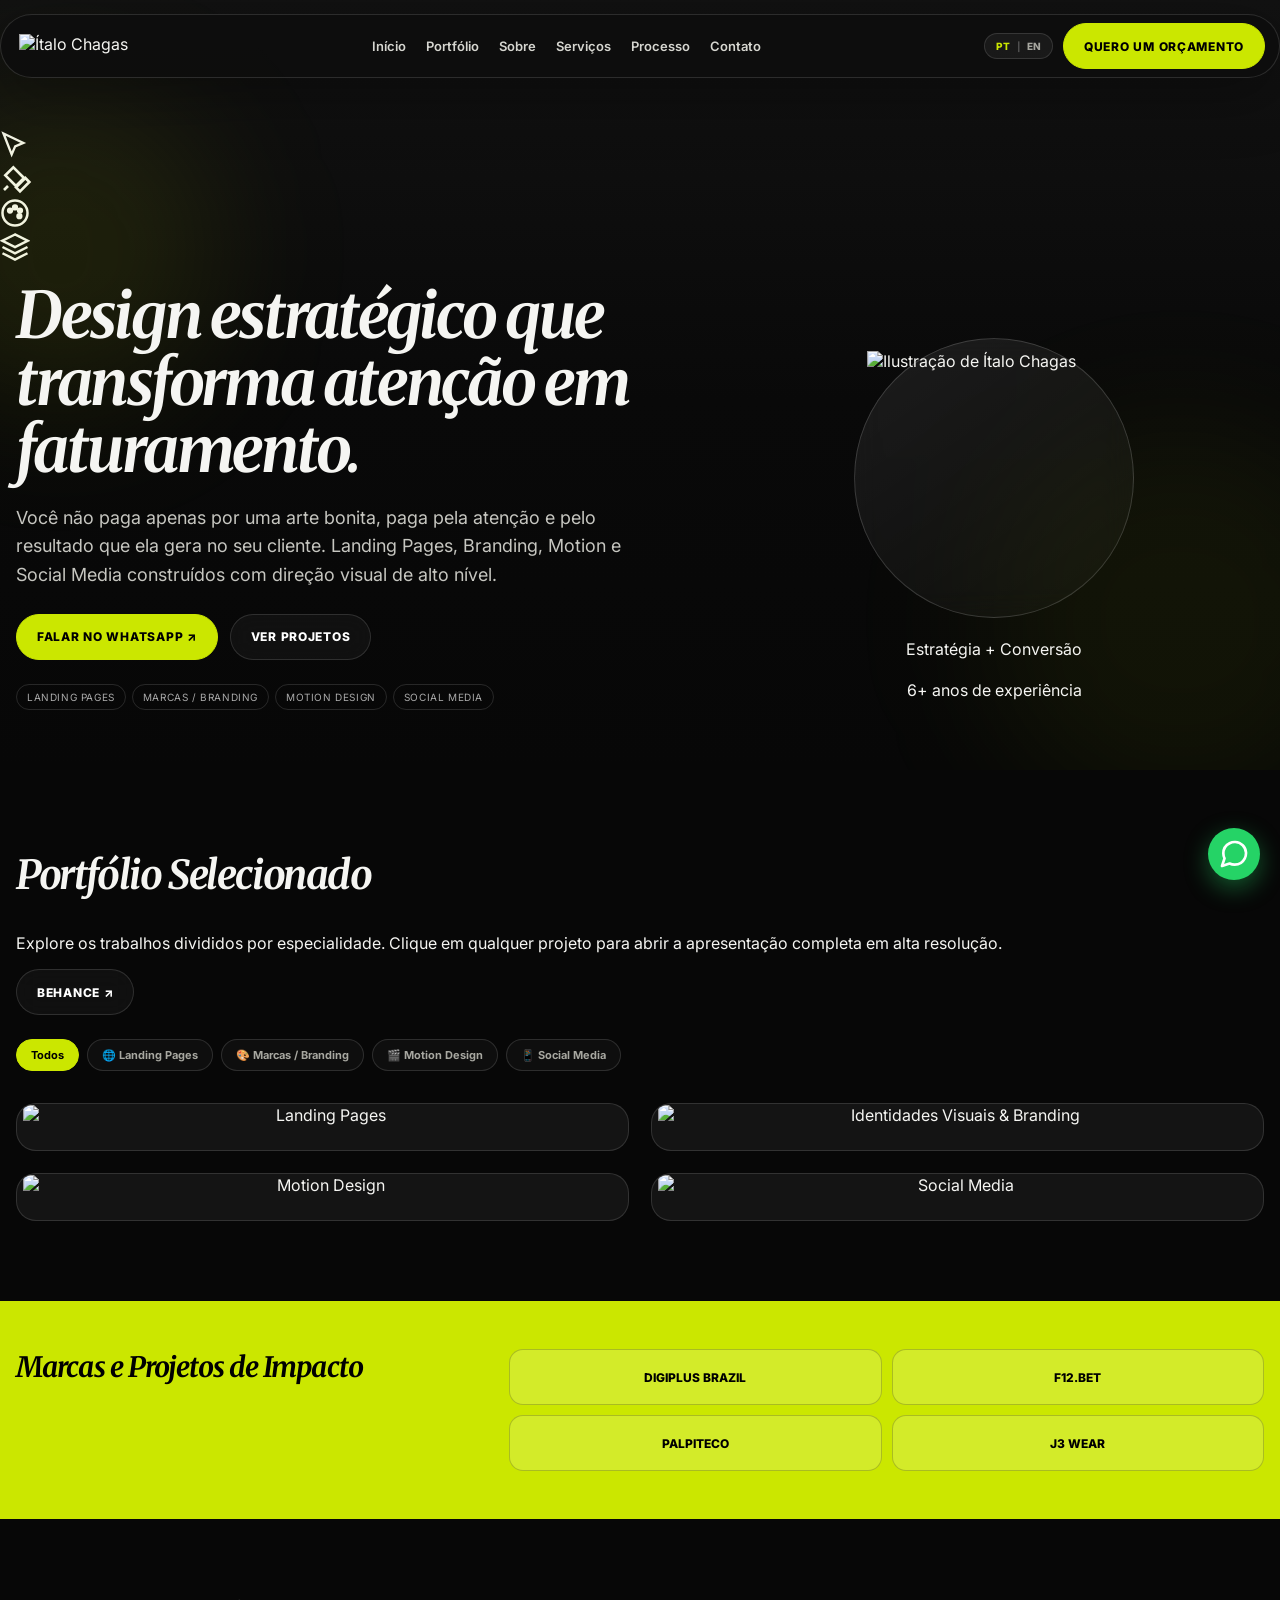
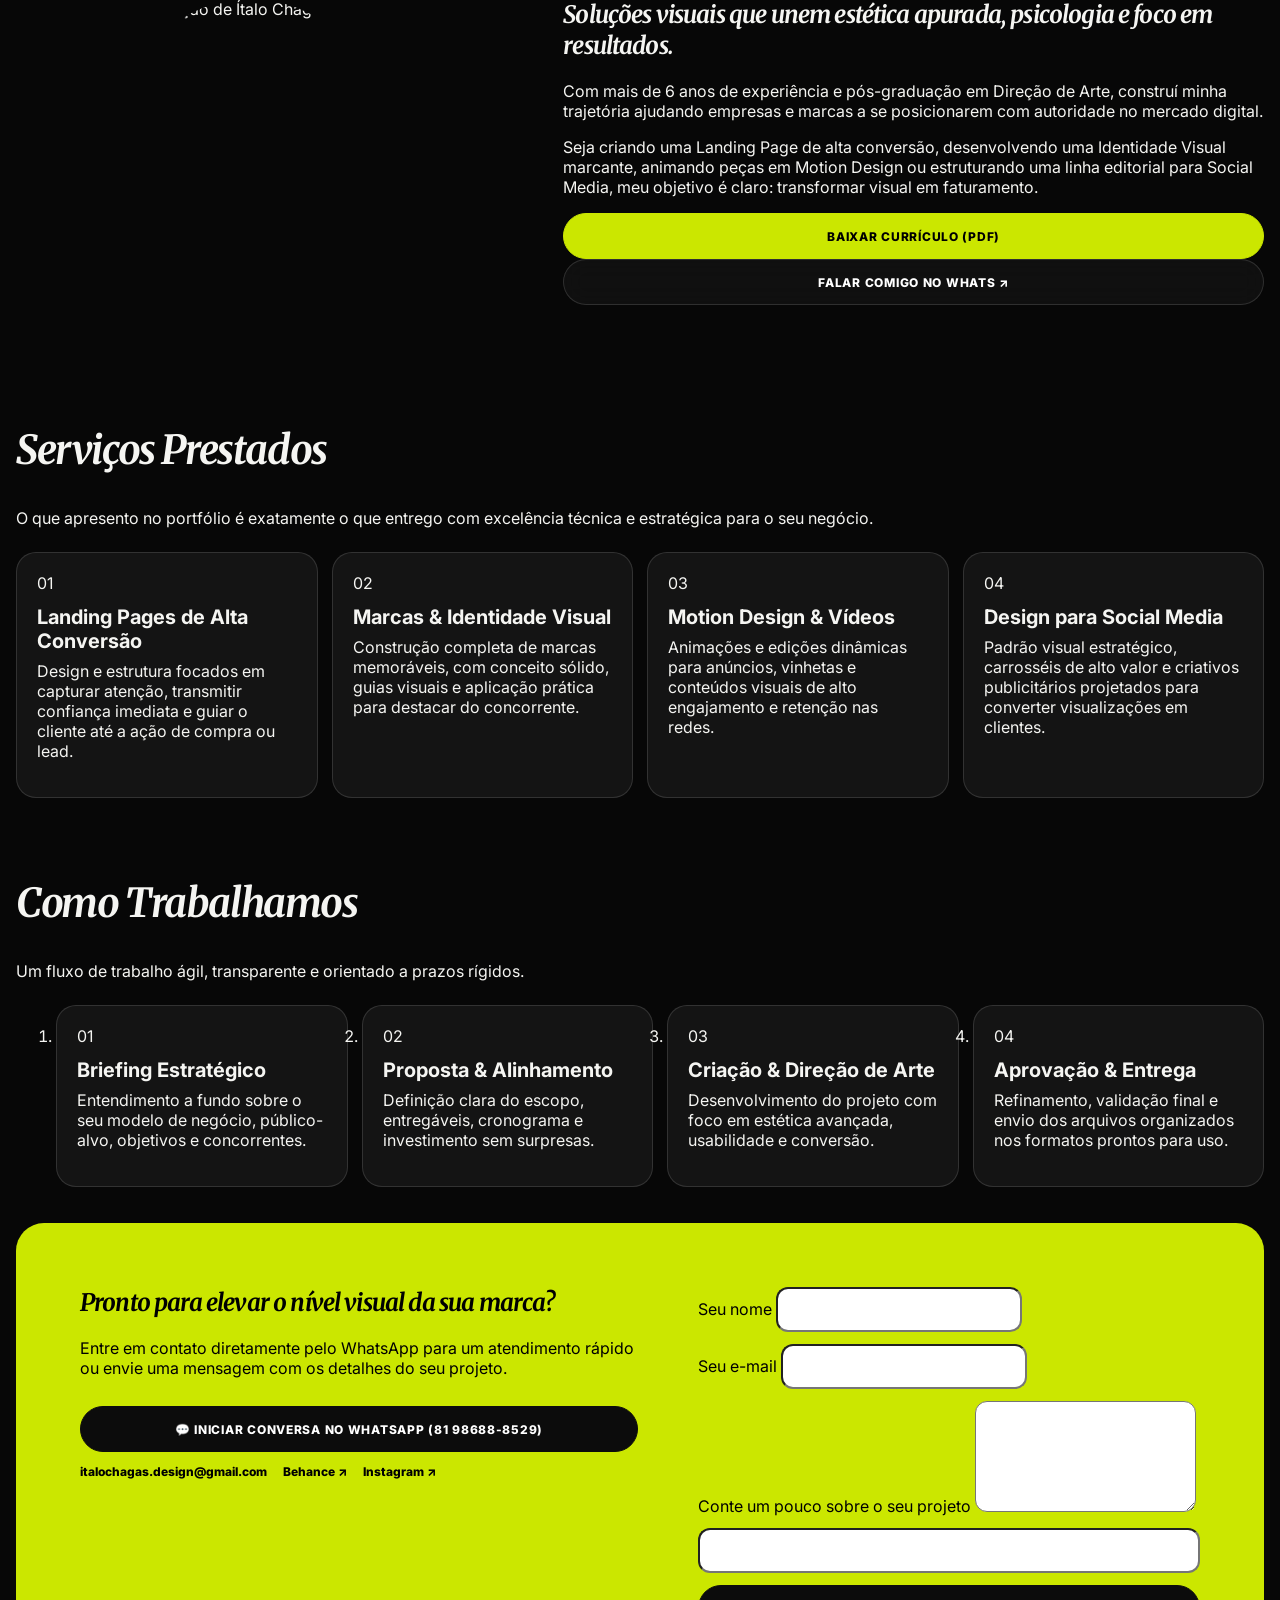
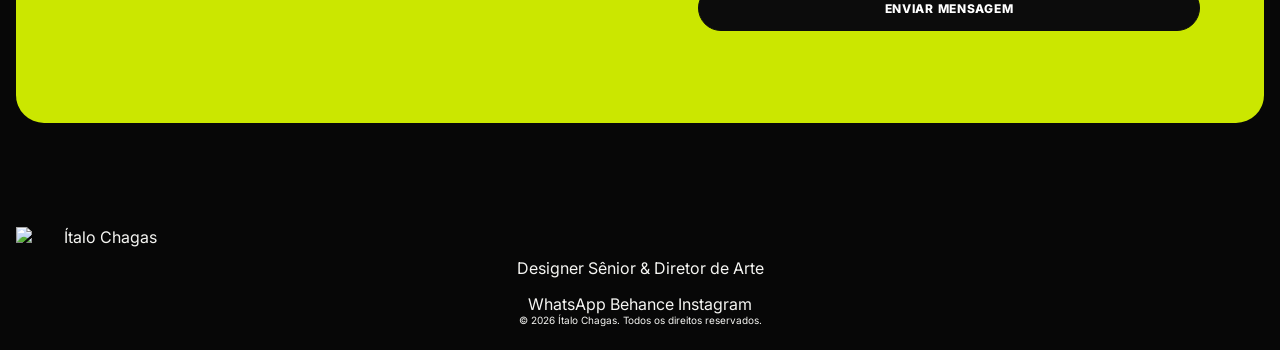
==== commit 84133c38: "index.html" ====
--- a/index.html
+++ b/index.html
@@ -15,6 +15,25 @@
   <link rel="preconnect" href="https://fonts.gstatic.com" crossorigin>
   <link href="https://fonts.googleapis.com/css2?family=Inter:wght@400;500;600;700;800&family=Merriweather:ital,wght@0,300;0,700;1,300;1,700;1,900&display=swap" rel="stylesheet">
   <link rel="stylesheet" href="styles.css">
+
+  <style>
+    /* Estilos adicionados para animações e ajustes mobile solicitados */
+    @keyframes pulseGlow {
+      0% { transform: scale(1); box-shadow: 0 0 0 0 rgba(255, 255, 255, 0.4); }
+      70% { transform: scale(1.03); box-shadow: 0 0 0 10px rgba(255, 255, 255, 0); }
+      100% { transform: scale(1); box-shadow: 0 0 0 0 rgba(255, 255, 255, 0); }
+    }
+    .btn-primary {
+      animation: pulseGlow 2.5s infinite;
+    }
+    @keyframes headerSlideDown {
+      from { transform: translateY(-100%); opacity: 0; }
+      to { transform: translateY(0); opacity: 1; }
+    }
+    .site-header {
+      animation: headerSlideDown 0.8s ease-out forwards;
+    }
+  </style>
 
   <script type="application/ld+json">
   {
@@ -40,7 +59,7 @@
       </a>
 
       <button class="menu-toggle" type="button" aria-label="Abrir menu" aria-expanded="false" aria-controls="main-nav">
-        <span></span><span></span><span></span>
+        <span></span><span></span>
       </button>
 
       <nav class="main-nav" id="main-nav" aria-label="Navegação principal">
@@ -50,9 +69,10 @@
         <a href="#servicos" data-i18n="navServices">Serviços</a>
         <a href="#processo" data-i18n="navProcess">Processo</a>
         <a href="#contato" data-i18n="navContact">Contato</a>
-        <a class="btn btn-primary mobile-menu-cta" href="https://wa.me/5581986888529?text=Ol%C3%A1%20%C3%8Dtalo%2C%20vim%20pelo%20seu%20site%20e%20gostaria%20de%20solicitar%20um%20or%C3%A7amento!" target="_blank" rel="noopener noreferrer">
-          Quero um orçamento
-        </a>
+        <!-- Opções adicionais integradas no menu mobile -->
+        <div class="mobile-menu-extras" style="display:none;">
+          <a class="btn btn-primary" href="https://wa.me/5581986888529?text=Ol%C3%A1%20%C3%8Dtalo%2C%20vim%20pelo%20seu%20site%20e%20gostaria%20de%20solicitar%20um%20or%C3%A7amento!" target="_blank" rel="noopener noreferrer">Quero um orçamento</a>
+        </div>
       </nav>
 
       <div class="header-right-actions">
@@ -116,19 +136,15 @@
       </div>
     </section>
 
-    <!-- PORTFOLIO SECTION COM CARROSSEL -->
+    <!-- PORTFOLIO SECTION -->
     <section class="portfolio section-dark" id="trabalhos" aria-labelledby="portfolio-title">
       <div class="container">
         <div class="section-heading reveal">
           <div>
             <h2 id="portfolio-title" data-i18n="portfolioTitle">Portfólio Selecionado</h2>
-            <p data-i18n="portfolioDesc">Explore os trabalhos divididos por especialidade. Arraste para o lado para navegar pelos projetos em formato 1:1.</p>
-          </div>
-          <div class="portfolio-controls">
-            <button class="carousel-nav-btn prev-btn" id="carouselPrev" type="button" aria-label="Projeto anterior">←</button>
-            <button class="carousel-nav-btn next-btn" id="carouselNext" type="button" aria-label="Próximo projeto">→</button>
-            <a class="btn btn-ghost" href="https://www.behance.net/claudiooitalo" target="_blank" rel="noopener noreferrer">Behance ↗</a>
-          </div>
+            <p data-i18n="portfolioDesc">Explore os trabalhos divididos por especialidade. Clique em qualquer projeto para abrir a apresentação completa em alta resolução.</p>
+          </div>
+          <a class="btn btn-ghost" href="https://www.behance.net/claudiooitalo" target="_blank" rel="noopener noreferrer">Behance ↗</a>
         </div>
 
         <div class="portfolio-tabs reveal" role="tablist" aria-label="Categorias do Portfólio">
@@ -139,8 +155,7 @@
           <button class="tab-btn" type="button" data-category="social-media" data-i18n="catSocial">📱 Social Media</button>
         </div>
 
-        <!-- CONTEINER DO CARROSSEL 1:1 -->
-        <div class="projects-grid carousel-track" id="projectsGrid" aria-live="polite"></div>
+        <div class="projects-grid" id="projectsGrid" aria-live="polite"></div>
 
         <noscript>
           <p class="noscript-note">Ative o JavaScript para visualizar a galeria interativa de projetos.</p>
@@ -357,22 +372,5 @@
 
   <script src="projects.js" defer></script>
   <script src="main.js" defer></script>
-  <script>
-    // Suporte aos botões de navegação lateral do carrossel no HTML
-    document.addEventListener('DOMContentLoaded', () => {
-      const track = document.getElementById('projectsGrid');
-      const prevBtn = document.getElementById('carouselPrev');
-      const nextBtn = document.getElementById('carouselNext');
-
-      if (track && prevBtn && nextBtn) {
-        prevBtn.addEventListener('click', () => {
-          track.scrollBy({ left: -track.clientWidth * 0.8, behavior: 'smooth' });
-        });
-        nextBtn.addEventListener('click', () => {
-          track.scrollBy({ left: track.clientWidth * 0.8, behavior: 'smooth' });
-        });
-      }
-    });
-  </script>
 </body>
 </html>
--- a/styles.css
+++ b/styles.css
@@ -1,62 +1,477 @@
-/* 1. PADRONIZAÇÃO DO TAMANHO DAS CAPAS EM FORMATO 1:1 (QUADRADO) */
-.project-media {
+:root {
+  --bg: #070707;
+  --bg-soft: #101010;
+  --panel: #151515;
+  --panel-2: #1b1b1b;
+  --white: #ffffff;
+  --text: #f5f5f2;
+  --muted: #a7a7a0;
+  --muted-2: #777770;
+  --lime: #cbe700;
+  --lime-bright: #e3ff19;
+  --lime-soft: #eefc8a;
+  --whatsapp: #25d366;
+  --black: #000000;
+  --line: rgba(255, 255, 255, .13);
+  --line-strong: rgba(255, 255, 255, .24);
+  --glass: rgba(255, 255, 255, .055);
+  --shadow: 0 28px 80px rgba(0, 0, 0, .34);
+  --radius-xl: 34px;
+  --radius-lg: 28px;
+  --radius-md: 20px;
+  --container: 1248px;
+  --serif: 'Merriweather', Georgia, serif;
+  --sans: 'Inter', Arial, sans-serif;
+}
+
+* { box-sizing: border-box; }
+
+html { scroll-behavior: smooth; }
+body {
+  margin: 0;
+  font-family: var(--sans);
+  background: var(--bg);
+  color: var(--text);
+  overflow-x: hidden;
+  -webkit-font-smoothing: antialiased;
+  text-rendering: optimizeLegibility;
+}
+
+body.dialog-open { overflow: hidden; }
+img { display: block; max-width: 100%; height: auto; }
+a { color: inherit; text-decoration: none; }
+button, input, textarea { font: inherit; color: inherit; }
+button { cursor: pointer; background: transparent; border: none; }
+
+::selection { background: var(--lime); color: var(--black); }
+
+.skip-link {
+  position: fixed;
+  z-index: 9999;
+  left: 16px;
+  top: -80px;
+  padding: 10px 16px;
+  border-radius: 999px;
+  background: var(--lime);
+  color: var(--black);
+  font-weight: 800;
+  transition: top .2s ease;
+}
+.skip-link:focus { top: 16px; }
+
+.container {
+  width: min(var(--container), calc(100% - 32px));
+  margin-inline: auto;
+}
+
+.section-dark { background: var(--bg); }
+
+/* Animações solicitadas */
+@keyframes pulseGlow {
+  0% { transform: scale(1); box-shadow: 0 0 0 0 rgba(203, 231, 0, 0.4); }
+  70% { transform: scale(1.02); box-shadow: 0 0 0 10px rgba(203, 231, 0, 0); }
+  100% { transform: scale(1); box-shadow: 0 0 0 0 rgba(203, 231, 0, 0); }
+}
+.btn-primary {
+  animation: pulseGlow 2.5s infinite;
+}
+
+@keyframes headerSlideDown {
+  from { transform: translateY(-100%); opacity: 0; }
+  to { transform: translateY(0); opacity: 1; }
+}
+.site-header {
+  animation: headerSlideDown 0.8s ease-out forwards;
+}
+
+/* TIPOGRAFIA & BOTÕES */
+h1, h2, h3, p { margin-top: 0; }
+h1, h2 {
+  font-family: var(--serif);
+  font-style: italic;
+  letter-spacing: -.035em;
+}
+
+.btn {
+  display: inline-flex;
+  align-items: center;
+  justify-content: center;
+  min-height: 46px;
+  padding: 12px 20px;
+  border: 1px solid transparent;
+  border-radius: 999px;
+  font-size: 12px;
+  font-weight: 800;
+  letter-spacing: .06em;
+  text-transform: uppercase;
+  transition: transform .22s ease, background .22s ease, color .22s ease, border-color .22s ease;
+}
+.btn:hover { transform: translateY(-2px); }
+.btn-primary {
+  background: var(--lime);
+  color: var(--black);
+  border-color: var(--lime);
+}
+.btn-primary:hover { background: var(--lime-bright); border-color: var(--lime-bright); }
+.btn-ghost {
+  background: rgba(255, 255, 255, .04);
+  border-color: var(--line);
+  color: var(--white);
+  backdrop-filter: blur(12px);
+}
+.btn-ghost:hover { border-color: var(--lime); color: var(--lime); }
+.btn-dark { background: #0c0c0c; color: var(--white); border-color: #0c0c0c; }
+.btn-dark:hover { background: #1a1a1a; }
+
+/* HEADER & IDIOMAS CORRIGIDO PARA MOBILE */
+.site-header {
+  position: fixed;
+  z-index: 100;
+  inset: 0 0 auto;
+  padding-top: 14px;
+  pointer-events: none;
+  width: 100%;
+}
+.header-inner {
+  min-height: 64px;
+  display: flex;
+  align-items: center;
+  justify-content: space-between;
+  gap: 12px;
+  padding: 8px 14px 8px 18px;
+  border: 1px solid var(--line);
+  border-radius: 999px;
+  background: rgba(13, 13, 13, .88);
+  box-shadow: 0 16px 60px rgba(0, 0, 0, .35);
+  backdrop-filter: blur(20px);
+  pointer-events: auto;
+  width: 100%;
+}
+.brand img { width: 130px; height: auto; }
+.main-nav { display: flex; gap: 20px; align-items: center; }
+.main-nav a {
+  color: #d6d6d0;
+  font-size: 13px;
+  font-weight: 600;
+  transition: color .2s ease;
+}
+.main-nav a:hover, .main-nav a.active { color: var(--lime); }
+
+.header-right-actions { display: flex; align-items: center; gap: 10px; }
+
+/* SELETOR DE IDIOMA */
+.lang-switch {
+  display: inline-flex;
+  align-items: center;
+  gap: 4px;
+  padding: 4px 8px;
+  border: 1px solid var(--line);
+  border-radius: 999px;
+  background: rgba(255, 255, 255, .05);
+  font-size: 10px;
+  font-weight: 800;
+}
+.lang-btn {
+  background: transparent;
+  border: none;
+  color: var(--muted);
+  cursor: pointer;
+  padding: 2px 3px;
+  transition: color .2s ease;
+}
+.lang-btn.active { color: var(--lime); }
+.lang-divider { color: var(--line-strong); font-size: 9px; }
+
+/* MENU TOGGLE (HAMBÚRGUER) */
+.menu-toggle {
+  display: none;
+  flex-direction: column;
+  justify-content: space-between;
+  width: 28px;
+  height: 20px;
+  background: transparent;
+  border: none;
+  cursor: pointer;
+  padding: 0;
+  z-index: 102;
+}
+.menu-toggle span {
+  display: block;
+  width: 100%;
+  height: 2px;
+  background: var(--white);
+  border-radius: 2px;
+  transition: all .3s ease;
+}
+
+/* HERO */
+.hero {
   position: relative;
-  width: 100%;
-  aspect-ratio: 1 / 1; /* Força todas as capas a terem exatamente a mesma proporção quadrada (1:1) */
+  min-height: 80vh;
+  display: grid;
+  align-items: center;
   overflow: hidden;
-  background: #111;
-  border-radius: var(--radius-md) var(--radius-md) 0 0;
-}
-
-.project-media img {
-  width: 100%;
-  height: 100%;
-  object-fit: cover; /* Recorta e preenche o quadrado uniformemente sem distorcer a imagem */
-  object-position: center;
-  transition: transform .4s ease;
-}
-
-.project-card:hover .project-media img {
-  transform: scale(1.04); /* Efeito suave de zoom ao passar o mouse */
-}
-
-/* 2. TRANSFORMAÇÃO DA GRADE EM CARROSSEL DESLIZANTE (SCROLL SNAP) */
+  padding: 130px 0 60px;
+  background: linear-gradient(180deg, #121212 0%, #090909 52%, #070707 100%);
+}
+.hero-orb { position: absolute; border-radius: 50%; filter: blur(70px); pointer-events: none; }
+.hero-orb-a { width: 320px; height: 320px; background: rgba(203, 231, 0, .09); left: -100px; top: 90px; }
+.hero-orb-b { width: 400px; height: 400px; background: rgba(203, 231, 0, .055); right: -100px; bottom: -50px; }
+
+.floating-design-icon { display: none; } /* Ocultar em telas menores para limpar poluição visual mobile */
+
+.hero-grid {
+  position: relative;
+  z-index: 3;
+  display: grid;
+  grid-template-columns: 1fr;
+  gap: 40px;
+}
+.hero-copy { max-width: 100%; }
+.hero h1 {
+  margin: 16px 0 20px;
+  font-size: clamp(38px, 9vw, 64px);
+  line-height: 1.05;
+  font-weight: 700;
+}
+.hero-lead {
+  margin-bottom: 24px;
+  color: #c6c6c0;
+  font-size: clamp(15px, 4vw, 18px);
+  line-height: 1.6;
+}
+.hero-actions { display: flex; flex-direction: column; gap: 12px; }
+.hero-actions .btn { width: 100%; }
+.hero-meta { display: flex; flex-wrap: wrap; gap: 6px; margin-top: 24px; }
+.hero-meta span {
+  padding: 6px 10px;
+  border: 1px solid var(--line);
+  border-radius: 999px;
+  color: #aaa;
+  font-size: 10px;
+  text-transform: uppercase;
+  letter-spacing: .06em;
+}
+
+.hero-visual { position: relative; min-height: 320px; display: grid; place-items: center; margin-top: 20px; }
+.hero-avatar-shell {
+  width: min(280px, 75%);
+  aspect-ratio: 1;
+  border-radius: 50%;
+  padding: 12px;
+  border: 1px solid rgba(255,255,255,.16);
+  background: linear-gradient(145deg, rgba(255,255,255,.08), rgba(255,255,255,.02));
+  backdrop-filter: blur(16px);
+}
+.hero-avatar-shell img { width: 100%; height: 100%; object-fit: contain; }
+.hero-ring { display: none; }
+.floating-tag { display: none; }
+
+/* PORTFÓLIO */
+.portfolio { padding: 80px 0; }
+.section-heading { margin-bottom: 24px; }
+.section-heading h2 { font-size: clamp(28px, 7vw, 40px); }
+.portfolio-tabs {
+  display: flex;
+  overflow-x: auto;
+  gap: 8px;
+  margin-bottom: 24px;
+  padding-bottom: 8px;
+  scrollbar-width: none;
+}
+.portfolio-tabs::-webkit-scrollbar { display: none; }
+.tab-btn {
+  white-space: nowrap;
+  padding: 8px 14px;
+  border: 1px solid var(--line);
+  border-radius: 999px;
+  background: rgba(255,255,255,.03);
+  color: var(--muted);
+  font-size: 11px;
+  font-weight: 700;
+  cursor: pointer;
+}
+.tab-btn.active {
+  background: var(--lime);
+  color: var(--black);
+  border-color: var(--lime);
+}
+
 .projects-grid {
-  display: flex;
-  gap: 20px;
-  overflow-x: auto;
-  scroll-snap-type: x mandatory; /* Faz os cards "encaixarem" suavemente ao rolar */
-  scroll-behavior: smooth;
-  padding-bottom: 16px;
-  -webkit-overflow-scrolling: touch;
-}
-
-/* Ocultar barra de rolagem mantendo a navegação lateral */
-.projects-grid::-webkit-scrollbar {
-  height: 6px;
-}
-.projects-grid::-webkit-scrollbar-track {
-  background: rgba(255, 255, 255, 0.05);
-  border-radius: 999px;
-}
-.projects-grid::-webkit-scrollbar-thumb {
-  background: var(--lime);
-  border-radius: 999px;
-}
-
-/* Tamanho dos cards no carrossel (Mobile) */
+  display: grid;
+  grid-template-columns: 1fr;
+  gap: 16px;
+}
 .project-card {
-  flex: 0 0 85%; /* Exibe 85% do card e uma ponta do próximo no celular */
-  scroll-snap-align: center;
-  border: 1px solid var(--line);
-  border-radius: var(--radius-lg);
+  border: 1px solid var(--line);
+  border-radius: var(--radius-md);
   background: var(--glass);
   overflow: hidden;
 }
-
-/* Tamanho dos cards no carrossel (Desktop) */
+.project-media { aspect-ratio: 16 / 10; overflow: hidden; background: #111; }
+.project-media img { width: 100%; height: 100%; object-fit: cover; }
+.project-footer { padding: 18px; }
+.project-copy strong { font-size: 20px; }
+
+/* BRANDS */
+.brands { padding: 48px 0; background: var(--lime); color: var(--black); }
+.brands-inner { display: grid; grid-template-columns: 1fr; gap: 24px; }
+.brands h2 { font-size: 28px; }
+.brands-list { display: grid; grid-template-columns: repeat(2, 1fr); gap: 8px; }
+.brands-list span {
+  min-height: 56px;
+  display: grid;
+  place-items: center;
+  border: 1px solid rgba(0,0,0,.2);
+  border-radius: 14px;
+  background: rgba(255,255,255,.16);
+  font-size: 12px;
+  font-weight: 800;
+  text-transform: uppercase;
+  text-align: center;
+  padding: 4px;
+}
+
+/* ABOUT & SERVICES */
+.about { padding: 80px 0; }
+.about-grid { display: grid; grid-template-columns: 1fr; gap: 40px; }
+.portrait-card {
+  width: min(260px, 80%);
+  margin-inline: auto;
+  aspect-ratio: 1;
+  border-radius: 50%;
+  overflow: hidden;
+}
+.about-stamp { display: none; }
+.about-actions { flex-direction: column; gap: 12px; width: 100%; }
+.about-actions .btn { width: 100%; }
+
+.services { padding: 40px 0 80px; }
+.services-grid, .process-grid { display: grid; grid-template-columns: 1fr; gap: 12px; }
+.service-card, .process-card {
+  padding: 20px;
+  border: 1px solid var(--line);
+  border-radius: var(--radius-md);
+  background: var(--glass);
+}
+.service-card h3, .process-card h3 { font-size: 20px; margin: 12px 0 8px; }
+
+/* CONTATO */
+.contact { padding: 20px 0 80px; }
+.contact-card {
+  display: grid;
+  grid-template-columns: 1fr;
+  gap: 32px;
+  padding: 24px;
+  border-radius: var(--radius-lg);
+  background: var(--lime);
+  color: var(--black);
+}
+.btn-wa-large {
+  margin: 12px 0;
+  padding: 14px 18px;
+  font-size: 12px;
+  width: 100%;
+}
+.contact-links { display: flex; flex-direction: column; gap: 8px; font-weight: 800; font-size: 12px; }
+.contact-form { display: grid; gap: 12px; }
+.contact-form input, .contact-form textarea {
+  border-radius: 12px;
+  padding: 12px;
+  font-size: 14px;
+}
+
+/* BOTÃO FLUTUANTE DO WHATSAPP */
+.whatsapp-float {
+  position: fixed;
+  bottom: 20px;
+  right: 20px;
+  z-index: 99;
+  display: flex;
+  align-items: center;
+  justify-content: center;
+  width: 52px;
+  height: 52px;
+  background: var(--whatsapp);
+  color: #fff;
+  border-radius: 50%;
+  box-shadow: 0 8px 24px rgba(37, 211, 102, .4);
+}
+.whatsapp-tooltip { display: none; }
+
+/* FOOTER */
+.site-footer { padding: 24px 0; }
+.footer-inner { flex-direction: column; gap: 16px; text-align: center; }
+.footer-bottom { text-align: center; font-size: 10px; }
+
+/* DIALOG MODAL */
+.project-dialog {
+  width: calc(100% - 16px);
+  max-height: 95dvh;
+  border-radius: 20px;
+  padding: 0;
+}
+.dialog-shell { padding: 16px; }
+
+/* MEDIA QUERIES PARA DESKTOP E TELA MÉDIA */
 @media (min-width: 901px) {
-  .project-card {
-    flex: 0 0 calc(50% - 10px); /* Exibe exatamente 2 cards visíveis por vez no desktop */
+  .menu-toggle { display: none !important; }
+  .main-nav { display: flex !important; }
+  .hero-grid { grid-template-columns: 1.08fr .92fr; gap: 76px; }
+  .hero-actions { flex-direction: row; }
+  .hero-actions .btn { width: auto; }
+  .projects-grid { grid-template-columns: repeat(2, minmax(0, 1fr)); gap: 22px; }
+  .brands-inner { grid-template-columns: .75fr 1.25fr; gap: 40px; }
+  .brands-list { grid-template-columns: repeat(2, 1fr); gap: 10px; }
+  .about-grid { grid-template-columns: .8fr 1.2fr; gap: 80px; }
+  .about-actions { flex-direction: row; }
+  .services-grid, .process-grid { grid-template-columns: repeat(4, 1fr); gap: 14px; }
+  .contact-card { grid-template-columns: 1fr .9fr; gap: 60px; padding: 64px; }
+  .contact-links { flex-direction: row; gap: 16px; }
+  .footer-inner { flex-direction: row; }
+  .floating-design-icon { display: block; }
+  .hero-ring { display: block; }
+  .floating-tag { display: block; }
+}
+
+/* RESPONSIVIDADE ESPECÍFICA DO MENU MOBILE */
+@media (max-width: 900px) {
+  .menu-toggle { display: flex; }
+  
+  .header-right-actions .header-cta {
+    display: none; /* Oculta o botão de orçamento direto no cabeçalho mobile para não quebrar o layout, pois já fica integrado ou acessível */
   }
-}
+
+  .main-nav {
+    display: none;
+    flex-direction: column;
+    position: absolute;
+    top: calc(100% + 8px);
+    left: 16px;
+    right: 16px;
+    background: rgba(13, 13, 13, 0.95);
+    backdrop-filter: blur(20px);
+    padding: 24px;
+    border-radius: var(--radius-md);
+    border: 1px solid var(--line-strong);
+    box-shadow: var(--shadow);
+    text-align: center;
+    gap: 16px;
+    z-index: 105;
+  }
+
+  .main-nav.open {
+    display: flex;
+  }
+
+  .main-nav a {
+    font-size: 16px;
+    padding: 8px 0;
+    border-bottom: 1px solid var(--line);
+    width: 100%;
+  }
+
+  .main-nav a:last-child {
+    border-bottom: none;
+  }
+}
